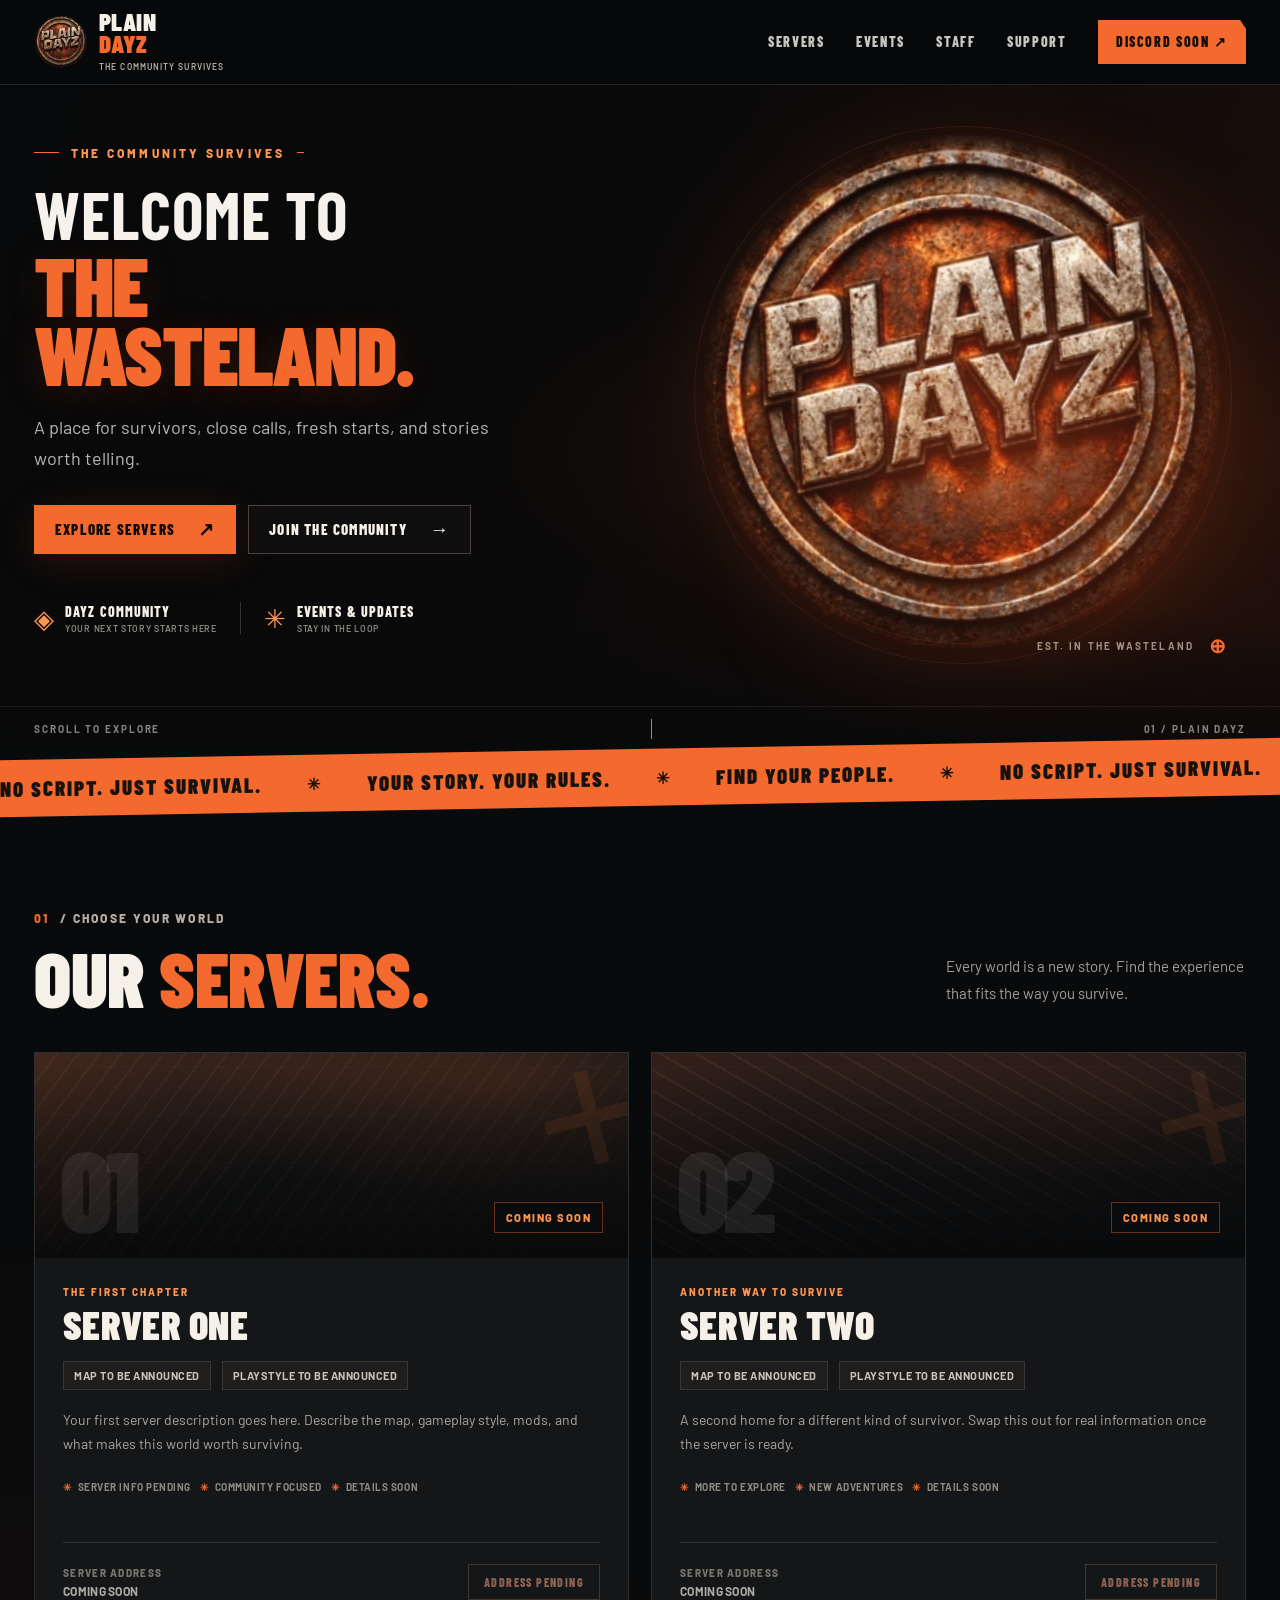
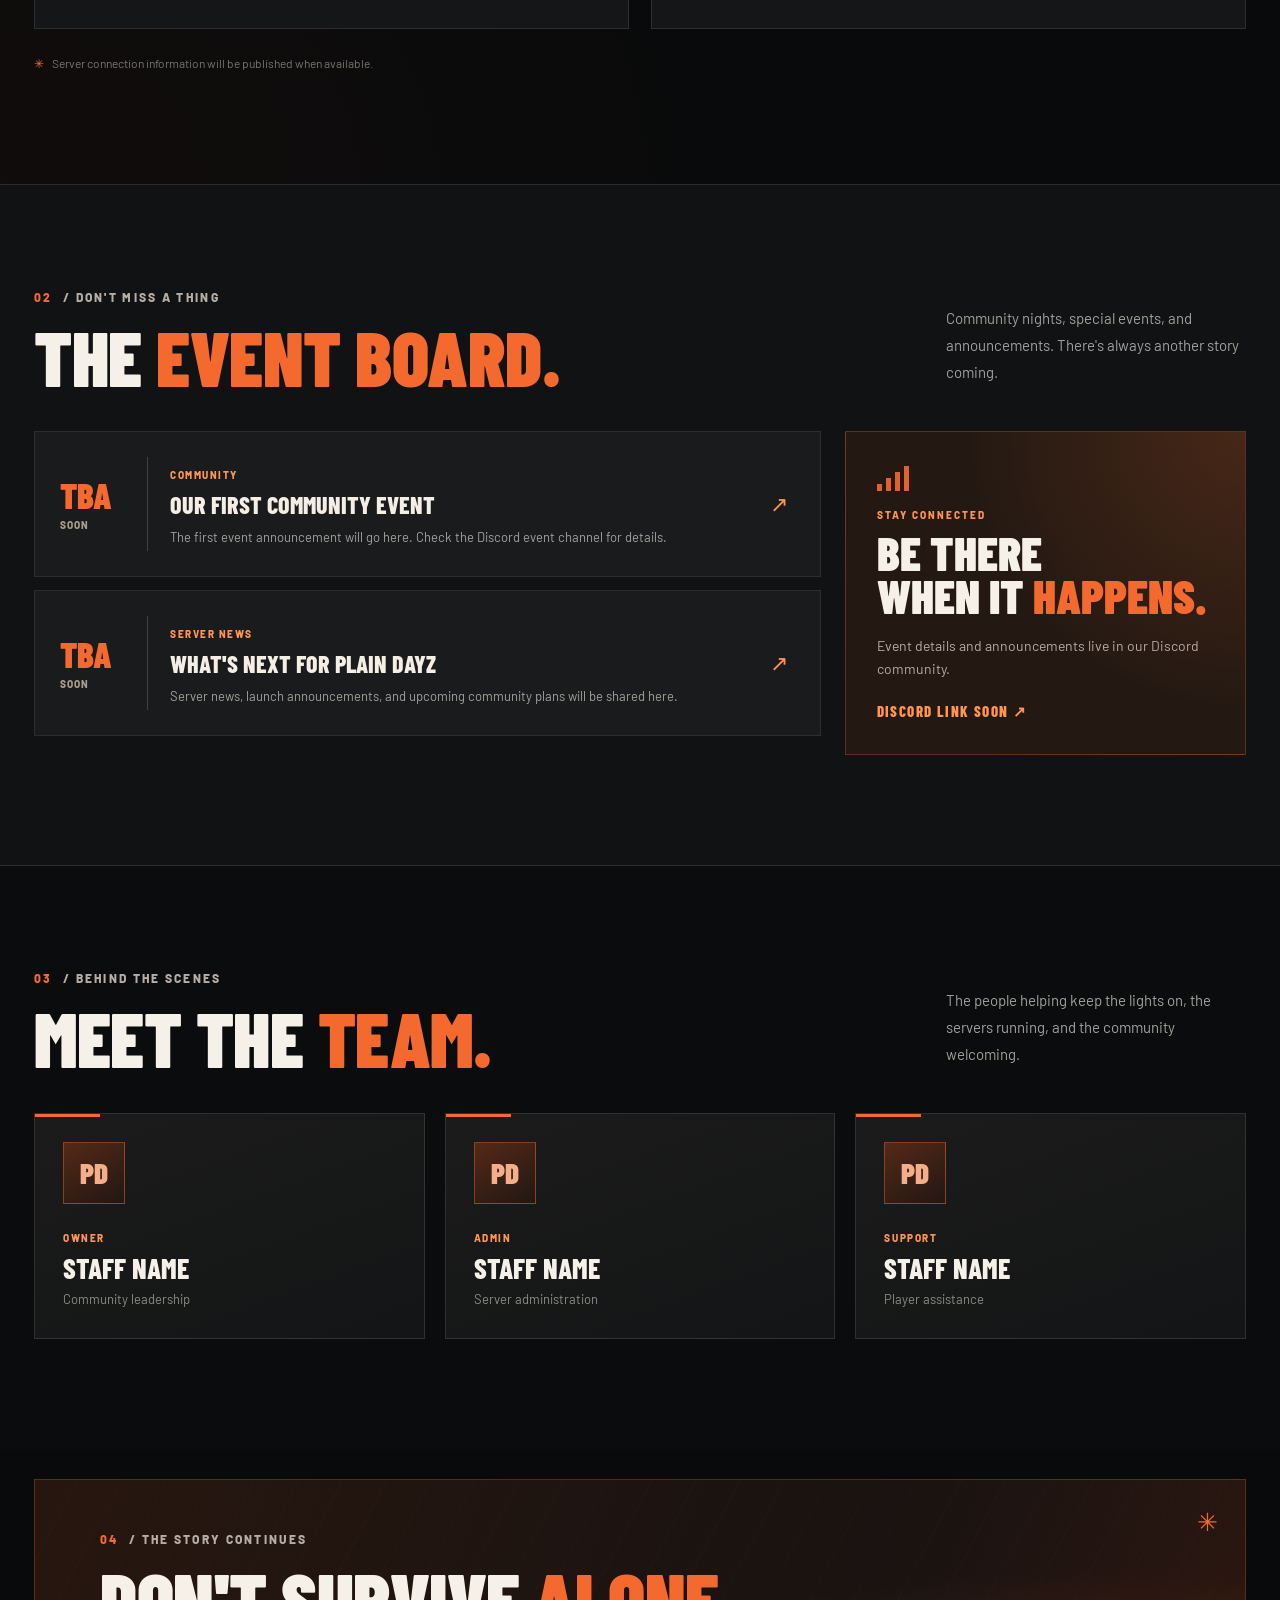
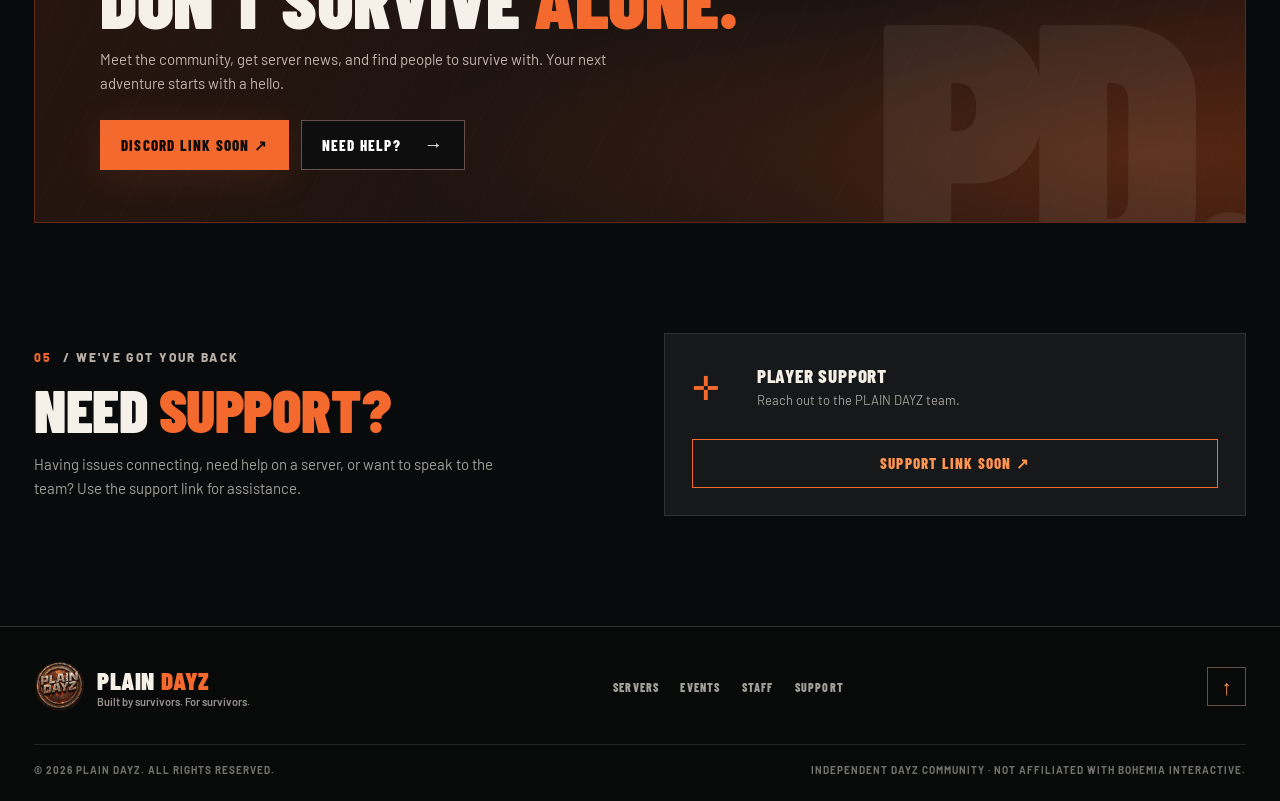
==== index.html @ 6634652b "Add files via upload" ====
<!doctype html>
<html lang="en">
<head>
  <meta charset="utf-8">
  <meta name="viewport" content="width=device-width, initial-scale=1">
  <meta name="theme-color" content="#08090b">
  <meta name="description" content="PLAIN DAYZ — a DayZ community. Explore servers, discover events, meet the staff, and join the community.">
  <meta property="og:type" content="website">
  <meta property="og:title" content="PLAIN DAYZ | The Community Survives">
  <meta property="og:description" content="Enter the wasteland. Find your people. Explore our DayZ servers and join the community.">
  <meta property="og:image" content="assets/social-preview.png">
  <title>PLAIN DAYZ | The Community Survives</title>
  <link rel="icon" type="image/svg+xml" href="assets/favicon.svg">
  <link rel="preconnect" href="https://fonts.googleapis.com">
  <link rel="preconnect" href="https://fonts.gstatic.com" crossorigin>
  <link href="https://fonts.googleapis.com/css2?family=Barlow+Condensed:wght@400;500;600;700;800;900&family=Barlow:wght@400;500;600;700;800&display=swap" rel="stylesheet">
  <link rel="stylesheet" href="styles.css">
  <script src="config.js" defer></script>
  <script src="script.js" defer></script>
</head>
<body>
  <a class="skip-link" href="#main">Skip to content</a>
  <div class="site-shell">
    <header class="site-header" id="top">
      <div class="container header-inner">
        <a class="brand" href="#top" aria-label="PLAIN DAYZ home">
          <img class="brand-mark" src="assets/plain-dayz-logo.webp" alt="">
          <span class="brand-name">PLAIN <strong>DAYZ</strong><small>THE COMMUNITY SURVIVES</small></span>
        </a>
        <button class="menu-toggle" type="button" aria-controls="primary-nav" aria-expanded="false" aria-label="Open navigation">
          <span></span><span></span><span></span>
        </button>
        <nav class="primary-nav" id="primary-nav" aria-label="Main navigation">
          <a href="#servers">SERVERS</a>
          <a href="#events">EVENTS</a>
          <a href="#staff">STAFF</a>
          <a href="#support">SUPPORT</a>
          <a id="nav-discord" class="nav-discord" href="#community">JOIN DISCORD <span aria-hidden="true">↗</span></a>
        </nav>
      </div>
    </header>

    <main id="main">
      <section class="hero" aria-labelledby="hero-title">
        <div class="hero-grid" aria-hidden="true"></div>
        <div class="hero-glow" aria-hidden="true"></div>
        <div id="embers" class="embers" aria-hidden="true"></div>
        <div class="container hero-content">
          <div class="hero-copy">
            <div class="eyebrow"><span class="eyebrow-line"></span><span id="site-eyebrow">THE COMMUNITY SURVIVES</span><span class="eyebrow-line"></span></div>
            <p class="hero-pretitle" id="hero-first">WELCOME TO</p>
            <h1 id="hero-title">THE <span>WASTELAND.</span></h1>
            <p class="hero-tagline" id="hero-tagline">A place for survivors, close calls, fresh starts, and stories worth telling.</p>
            <div class="hero-actions">
              <a class="btn btn-primary" href="#servers">EXPLORE SERVERS <span aria-hidden="true">↗</span></a>
              <a class="btn btn-ghost" href="#community">JOIN THE COMMUNITY <span aria-hidden="true">→</span></a>
            </div>
            <div class="hero-meta" aria-label="Community highlights">
              <div class="hero-meta-item"><span class="meta-icon" aria-hidden="true">◈</span><div><strong>DAYZ COMMUNITY</strong><small>YOUR NEXT STORY STARTS HERE</small></div></div>
              <div class="hero-meta-separator"></div>
              <div class="hero-meta-item"><span class="meta-icon" aria-hidden="true">✳</span><div><strong>EVENTS & UPDATES</strong><small>STAY IN THE LOOP</small></div></div>
            </div>
          </div>
          <div class="hero-art" aria-label="PLAIN DAYZ metallic orange logo">
            <div class="art-halo halo-one" aria-hidden="true"></div>
            <div class="art-halo halo-two" aria-hidden="true"></div>
            <img class="hero-logo" src="assets/plain-dayz-logo.webp" alt="PLAIN DAYZ emblem with scorched steel lettering and fiery orange embers">
            <div class="art-caption"><span>EST. IN THE WASTELAND</span><span class="crosshair" aria-hidden="true">⊕</span></div>
          </div>
        </div>
        <div class="hero-bottom" aria-hidden="true"><div class="container hero-bottom-inner"><span>SCROLL TO EXPLORE</span><span class="scroll-tick"></span><span>01 / PLAIN DAYZ</span></div></div>
      </section>

      <div class="ticker" aria-label="Plain DayZ community slogan"><div class="ticker-track"><span>NO SCRIPT. JUST SURVIVAL.</span><b>✳</b><span>YOUR STORY. YOUR RULES.</span><b>✳</b><span>FIND YOUR PEOPLE.</span><b>✳</b><span>NO SCRIPT. JUST SURVIVAL.</span><b>✳</b><span>YOUR STORY. YOUR RULES.</span><b>✳</b></div></div>

      <section class="section section-servers" id="servers" aria-labelledby="servers-title">
        <div class="container">
          <div class="section-top">
            <div><div class="kicker"><span>01</span> / CHOOSE YOUR WORLD</div><h2 id="servers-title">OUR <em>SERVERS</em><span class="period">.</span></h2></div>
            <p>Every world is a new story. Find the experience that fits the way you survive.</p>
          </div>
          <div id="server-list" class="server-grid" aria-live="polite"></div>
          <div class="section-footnote"><span class="small-cross" aria-hidden="true">✳</span> Server connection information will be published when available.</div>
        </div>
      </section>

      <section class="section events-section" id="events" aria-labelledby="events-title">
        <div class="container">
          <div class="section-top">
            <div><div class="kicker"><span>02</span> / DON'T MISS A THING</div><h2 id="events-title">THE <em>EVENT BOARD</em><span class="period">.</span></h2></div>
            <p>Community nights, special events, and announcements. There's always another story coming.</p>
          </div>
          <div class="events-layout"><div class="events-list" id="event-list"></div>
            <aside class="events-aside"><div class="signal" aria-hidden="true"><span></span><span></span><span></span><span></span></div><p class="aside-kicker">STAY CONNECTED</p><h3>BE THERE<br>WHEN IT <span>HAPPENS.</span></h3><p>Event details and announcements live in our Discord community.</p><a id="events-discord" class="text-link" href="#community">OPEN DISCORD <span>↗</span></a></aside>
          </div>
        </div>
      </section>

      <section class="section staff-section" id="staff" aria-labelledby="staff-title">
        <div class="container">
          <div class="section-top"><div><div class="kicker"><span>03</span> / BEHIND THE SCENES</div><h2 id="staff-title">MEET THE <em>TEAM</em><span class="period">.</span></h2></div><p>The people helping keep the lights on, the servers running, and the community welcoming.</p></div>
          <div class="staff-grid" id="staff-list"></div>
        </div>
      </section>

      <section class="section community-section" id="community" aria-labelledby="community-title">
        <div class="container">
          <div class="community-panel"><div class="community-sigil" aria-hidden="true">✳</div><div class="community-copy"><div class="kicker"><span>04</span> / THE STORY CONTINUES</div><h2 id="community-title">DON'T SURVIVE <em>ALONE.</em></h2><p>Meet the community, get server news, and find people to survive with. Your next adventure starts with a hello.</p><div class="community-buttons"><a id="community-discord" class="btn btn-primary" href="#support">JOIN OUR DISCORD <span>↗</span></a><a class="btn btn-dark" href="#support">NEED HELP? <span>→</span></a></div></div><div class="community-watermark" aria-hidden="true">PD.</div></div>
        </div>
      </section>

      <section class="support-section" id="support" aria-labelledby="support-title">
        <div class="container support-grid"><div class="support-info"><div class="kicker"><span>05</span> / WE'VE GOT YOUR BACK</div><h2 id="support-title">NEED <em>SUPPORT?</em></h2><p>Having issues connecting, need help on a server, or want to speak to the team? Use the support link for assistance.</p></div><div class="support-action"><span class="support-icon" aria-hidden="true">✛</span><div><strong>PLAYER SUPPORT</strong><p>Reach out to the PLAIN DAYZ team.</p></div><a id="support-link" class="btn btn-outline" href="#support">CONTACT SUPPORT <span>↗</span></a></div></div>
      </section>
    </main>

    <footer class="site-footer"><div class="container footer-top"><div class="footer-brand"><img src="assets/plain-dayz-logo.webp" alt=""><div><strong>PLAIN <span>DAYZ</span></strong><small id="footer-description">Built by survivors. For survivors.</small></div></div><div class="footer-links"><a href="#servers">SERVERS</a><a href="#events">EVENTS</a><a href="#staff">STAFF</a><a href="#support">SUPPORT</a></div><a href="#top" class="back-to-top" aria-label="Back to top">↑</a></div><div class="container footer-bottom"><span>© <span id="year"></span> PLAIN DAYZ. ALL RIGHTS RESERVED.</span><span>INDEPENDENT DAYZ COMMUNITY · NOT AFFILIATED WITH BOHEMIA INTERACTIVE.</span></div></footer>
  </div>
</body>
</html>
---- styles.css ----
:root {
  --bg: #090a0b;
  --bg-2: #101113;
  --panel: #151618;
  --panel-2: #1c1c1c;
  --white: #f5f0e8;
  --muted: #a2a09a;
  --subtle: #6f706d;
  --fire: #f46a2e;
  --fire-light: #ff9550;
  --fire-dark: #a43914;
  --line: rgba(255,255,255,.11);
  --font-display: 'Barlow Condensed', 'Arial Narrow', Impact, sans-serif;
  --font-body: 'Barlow', 'Arial', sans-serif;
}
*,*::before,*::after{box-sizing:border-box}
html{scroll-behavior:smooth;scroll-padding-top:88px}
body{margin:0;background:var(--bg);color:var(--white);font:400 16px/1.6 var(--font-body);-webkit-font-smoothing:antialiased}
a{color:inherit;text-decoration:none}
button{font:inherit}
img{max-width:100%;display:block}
::selection{background:var(--fire);color:#0b0907}
:focus-visible{outline:2px solid var(--fire-light);outline-offset:4px}
.container{width:min(calc(100% - 68px),1240px);margin-inline:auto}
.site-shell{overflow:hidden}
.skip-link{position:absolute;top:-60px;left:16px;padding:10px 16px;background:var(--fire);color:#0c0c0c;z-index:999}
.skip-link:focus{top:12px}
/* Header */
.site-header{position:relative;z-index:50;background:rgba(8,9,10,.97);border-bottom:1px solid var(--line)}
.header-inner{height:84px;display:flex;align-items:center;justify-content:space-between;gap:24px}
.brand{display:flex;align-items:center;gap:11px;flex-shrink:0}
.brand-mark{width:54px;height:54px;object-fit:cover;mix-blend-mode:screen}
.brand-name{font:900 25px/.87 var(--font-display);letter-spacing:.4px;display:flex;flex-direction:column}
.brand-name strong{color:var(--fire);font-weight:900}
.brand-name small{font:600 8.5px/1.4 var(--font-body);letter-spacing:1.1px;margin-top:7px;color:#b9b3aa;white-space:nowrap}
.primary-nav{display:flex;gap:clamp(15px,2.45vw,34px);align-items:center}
.primary-nav>a{font:800 14px/1 var(--font-display);letter-spacing:1.65px;color:#c7c6c1;transition:color .2s}
.primary-nav>a:hover{color:var(--fire-light)}
.primary-nav>a.nav-discord{font:800 14px/1 var(--font-display);background:var(--fire);color:#120d0b;padding:15px 18px;clip-path:polygon(0 0,96% 0,100% 20%,100% 100%,0 100%);transition:background .2s,transform .2s}
.nav-discord span{margin-left:14px;font-size:16px}
.primary-nav>a.nav-discord:hover{background:var(--fire-light);color:#120d0b;transform:translateY(-2px)}
.menu-toggle{display:none}
/* Hero */
.hero{min-height:665px;position:relative;isolation:isolate;background:linear-gradient(110deg,rgba(8,9,10,1) 0%,rgba(11,10,10,.97) 48%,rgba(33,16,11,.85) 100%)}
.hero:before{content:'';position:absolute;inset:0;z-index:-1;background:repeating-linear-gradient(0deg,transparent,transparent 3px,rgba(0,0,0,.16) 4px),radial-gradient(ellipse at 74% 55%,rgba(244,106,46,.15),transparent 36%);opacity:.55;pointer-events:none}
.hero:after{content:'';position:absolute;bottom:0;left:0;width:100%;height:140px;z-index:-1;background:linear-gradient(transparent,rgba(8,9,10,.9))}
.hero-grid{position:absolute;inset:0;opacity:.34;z-index:-1;background:repeating-linear-gradient(90deg,transparent 0,transparent 112px,rgba(255,255,255,.023) 113px,transparent 114px),repeating-linear-gradient(0deg,transparent 0,transparent 112px,rgba(255,255,255,.025) 113px,transparent 114px);mask-image:linear-gradient(90deg,transparent,#000 30%,#000)}
.hero-glow{position:absolute;top:2%;right:-12%;height:760px;width:760px;z-index:-2;border-radius:50%;background:radial-gradient(circle,rgba(200,61,18,.25),rgba(100,35,14,.12) 37%,transparent 67%);filter:blur(24px)}
.hero-content{min-height:632px;display:grid;grid-template-columns:minmax(0,1fr) minmax(0,.90fr);align-items:center;gap:16px;padding-top:55px;padding-bottom:80px;position:relative}
.hero-copy{position:relative;z-index:4;padding-bottom:10px}
.eyebrow{display:flex;align-items:center;gap:12px;color:var(--fire-light);font:800 12px var(--font-body);letter-spacing:3.2px;margin-bottom:24px}
.eyebrow-line{width:25px;height:1px;background:var(--fire)}
.eyebrow-line:last-child{width:7px}
.hero-pretitle{font:700 clamp(40px,5.2vw,75px)/.88 var(--font-display);letter-spacing:1px;margin:0;color:#f6f2eb}
h1,h2,h3,p{overflow-wrap:break-word}
.hero h1{font:900 clamp(59px,6.5vw,100px)/.83 var(--font-display);letter-spacing:-1.8px;margin:8px 0 24px;max-width:720px;text-transform:uppercase;white-space:normal}
.hero h1 span{white-space:pre-line;overflow-wrap:normal;word-break:normal;color:var(--fire);display:block;text-shadow:0 6px 40px rgba(222,74,23,.16)}
.hero-tagline{font-size:18px;line-height:1.7;color:#bab8b4;max-width:480px;margin:0 0 31px}
.hero-actions,.community-buttons{display:flex;gap:12px;flex-wrap:wrap}
.btn{min-height:49px;display:inline-flex;gap:23px;align-items:center;justify-content:space-between;padding:13px 20px;font:800 15px/1.15 var(--font-display);letter-spacing:1.2px;transition:transform .2s,background .2s,border-color .2s,color .2s;white-space:nowrap;cursor:pointer;border:1px solid transparent}
.btn:hover{transform:translateY(-3px)}
.btn span{font-family:Arial,sans-serif;font-weight:600;font-size:19px}
.btn-primary{background:var(--fire);color:#100b09;box-shadow:0 7px 40px rgba(244,106,46,.13)}
.btn-primary:hover{background:var(--fire-light)}
.btn-ghost{border-color:#4d403c;background:rgba(19,18,18,.58);color:var(--white)}
.btn-ghost:hover,.btn-dark:hover{border-color:var(--fire);color:var(--fire-light)}
.hero-meta{display:flex;gap:23px;margin-top:48px;align-items:center}
.hero-meta-item{display:flex;gap:11px;align-items:center}
.meta-icon{color:var(--fire-light);font-size:26px;line-height:1}
.hero-meta-item strong,.hero-meta-item small{display:block}
.hero-meta-item strong{font:800 14px var(--font-display);letter-spacing:1.1px}
.hero-meta-item small{font:600 9px var(--font-body);letter-spacing:.7px;color:#898882;white-space:nowrap;margin-top:3px}
.hero-meta-separator{height:32px;width:1px;background:#39312d}
.hero-art{height:510px;min-width:0;position:relative;display:flex;align-items:center;justify-content:center}
.hero-art:before{content:'';position:absolute;width:100%;max-width:530px;aspect-ratio:1;border:1px solid rgba(240,90,38,.13);border-radius:50%;transform:scale(.94)}
.hero-art:after{content:'';position:absolute;inset:12%;background:radial-gradient(circle,rgba(245,76,22,.16),transparent 65%);filter:blur(14px)}
.hero-logo{width:min(100%,530px);position:relative;z-index:2;mix-blend-mode:screen;filter:drop-shadow(0 0 42px rgba(255,72,17,.17));transform:rotate(-5deg);animation:logoFloat 7s ease-in-out infinite}
.art-halo{position:absolute;border-radius:50%;border:1px solid rgba(244,106,46,.11)}
.halo-one{width:95%;aspect-ratio:1}
.halo-two{width:76%;aspect-ratio:1;border-style:dashed;transform:rotate(14deg)}
.art-caption{position:absolute;bottom:-8px;right:18px;display:flex;align-items:center;gap:15px;color:#a18d82;font:700 10px var(--font-body);letter-spacing:2.1px}
.crosshair{font-size:20px;color:var(--fire)}
.hero-bottom{position:absolute;bottom:0;left:0;right:0;z-index:5;border-top:1px solid rgba(255,255,255,.065)}
.hero-bottom-inner{height:43px;display:flex;align-items:center;justify-content:space-between;color:#89817e;font:700 10px var(--font-body);letter-spacing:1.9px}
.scroll-tick{width:1px;height:20px;background:var(--fire)}
.ember{position:absolute;display:block;border-radius:50%;background:#ff7b32;box-shadow:0 0 9px 1px rgba(255,107,46,.6);opacity:0;animation:emberRise linear infinite;pointer-events:none}
@keyframes logoFloat{0%,100%{transform:translateY(0) rotate(-5deg)}50%{transform:translateY(-10px) rotate(-4deg)}}
@keyframes emberRise{0%{opacity:0;transform:translate(0,0)}15%{opacity:.7}70%{opacity:.35}100%{opacity:0;transform:translate(34px,-160px)}}
/* Ticker */
.ticker{height:57px;background:var(--fire);overflow:hidden;display:flex;align-items:center;transform:skewY(-1deg);margin-top:-1px;position:relative;z-index:2}
.ticker-track{display:flex;align-items:center;gap:45px;white-space:nowrap;min-width:max-content;animation:tickerMove 24s linear infinite;color:#18120f;font:900 21px var(--font-display);letter-spacing:2px}
.ticker-track b{font-size:16px}
@keyframes tickerMove{to{transform:translateX(-50%)}}
/* Sections */
.section{padding:105px 0 110px;position:relative}
.section-top{display:flex;justify-content:space-between;align-items:end;gap:50px;margin-bottom:39px}
.kicker{font:800 12px var(--font-body);letter-spacing:2.3px;color:#b6ada5;margin-bottom:17px}
.kicker span{color:var(--fire);margin-right:6px}
.section h2,.support-section h2{font:900 clamp(50px,6vw,83px)/.93 var(--font-display);letter-spacing:-.5px;margin:0;text-transform:uppercase}
.section h2 em,.support-section h2 em{font-style:normal;color:var(--fire)}
.period{color:var(--fire)}
.section-top>p{max-width:300px;color:var(--muted);font-size:15px;line-height:1.8;margin:0 0 6px}
.section-servers{background:radial-gradient(ellipse at 0% 100%,rgba(88,38,18,.10),transparent 40%),var(--bg)}
.server-grid{display:grid;grid-template-columns:repeat(2,minmax(0,1fr));gap:22px}
.server-card{min-width:0;background:var(--panel);border:1px solid rgba(255,255,255,.10);position:relative;overflow:hidden;transition:border-color .25s,transform .25s}
.server-card:hover{border-color:rgba(244,106,46,.55);transform:translateY(-4px)}
.server-visual{height:205px;position:relative;display:flex;align-items:flex-end;justify-content:space-between;padding:25px;overflow:hidden;background:linear-gradient(155deg,rgba(255,101,33,.18),rgba(5,6,7,.2) 48%,#151515 100%),radial-gradient(ellipse at 80% 15%,rgba(218,100,44,.25),transparent 50%),repeating-linear-gradient(127deg,#242322 0px,#242322 2px,#18191a 2px,#18191a 17px)}
.server-card:nth-child(2n) .server-visual{background:linear-gradient(165deg,rgba(173,65,23,.20),rgba(12,12,14,.20) 48%,#111315),radial-gradient(ellipse at 80% 20%,rgba(119,54,27,.27),transparent 52%),repeating-linear-gradient(30deg,#282422 0px,#282422 2px,#161719 2px,#161719 18px)}
.server-visual:before{content:'';position:absolute;inset:0;background:linear-gradient(transparent 10%,rgba(0,0,0,.55)),repeating-linear-gradient(0deg,transparent 0,transparent 46px,rgba(255,255,255,.025) 47px,transparent 48px);z-index:0}
.server-visual:after{content:'+';font:400 250px/1 var(--font-display);position:absolute;top:-80px;right:-14px;color:rgba(255,120,48,.09);transform:rotate(-14deg)}
.server-number{z-index:1;font:900 114px/.8 var(--font-display);color:rgba(255,255,255,.08);letter-spacing:-6px}
.server-badge{position:relative;z-index:1;background:rgba(10,11,12,.84);padding:8px 11px;border:1px solid rgba(243,105,45,.4);color:var(--fire-light);font:800 11px var(--font-body);letter-spacing:1.5px;text-transform:uppercase}
.server-content{padding:28px}
.server-subtitle{font:800 10px var(--font-body);letter-spacing:2px;color:var(--fire-light);margin-bottom:6px}
.server-content h3{font:900 40px/1 var(--font-display);margin:0 0 17px;letter-spacing:.3px}
.server-specs{display:flex;gap:11px;flex-wrap:wrap;margin-bottom:18px}
.server-specs span{font:700 11px var(--font-body);letter-spacing:.5px;color:#cac3bb;padding:7px 10px;border:1px solid #383638;background:#1f1e1d}
.server-description{color:#aaa6a1;margin:0 0 24px;line-height:1.7;font-size:14px;min-height:49px}
.feature-list{display:flex;gap:9px;flex-wrap:wrap;min-height:34px;margin-bottom:27px}
.feature-list span{font:700 10px var(--font-body);color:#8c8983;letter-spacing:.55px;text-transform:uppercase}
.feature-list span:before{content:'✳';color:var(--fire);margin-right:6px}
.server-card-footer{display:flex;align-items:center;justify-content:space-between;gap:12px;border-top:1px solid var(--line);padding-top:21px}
.server-address{font:700 12px var(--font-body);color:#adaba5;letter-spacing:.3px;overflow-wrap:anywhere;min-width:0}
.server-address strong{display:block;font:800 10px var(--font-body);letter-spacing:1.3px;color:#77756e;margin-bottom:5px}
.copy-ip{border:1px solid var(--fire);background:transparent;color:var(--fire-light);padding:10px 15px;font:800 12px var(--font-display);letter-spacing:1.4px;white-space:nowrap;cursor:pointer;transition:.2s}
.copy-ip:hover:not(:disabled){background:var(--fire);color:#111}
.copy-ip:disabled{border-color:#504039;color:#b07c65;cursor:not-allowed;opacity:.75}
.section-footnote{font-size:12px;color:#777570;margin-top:25px}
.small-cross{color:var(--fire);margin-right:6px}
/* Events */
.events-section{background:#111214;border-top:1px solid var(--line);border-bottom:1px solid var(--line)}
.events-layout{display:grid;grid-template-columns:minmax(0,1.45fr) minmax(280px,.74fr);gap:24px}
.events-list{display:flex;flex-direction:column;gap:13px}
.event-row{padding:24px 25px;display:grid;grid-template-columns:88px minmax(0,1fr) 25px;gap:22px;align-items:center;min-height:146px;background:#1a1b1d;border:1px solid rgba(255,255,255,.08);transition:border-color .25s}
.event-row:hover{border-color:rgba(244,106,46,.45)}
.event-date{height:94px;border-right:1px solid #424040;display:flex;flex-direction:column;justify-content:center}
.event-date strong{font:900 35px/1 var(--font-display);color:var(--fire)}
.event-date small{font:800 10px var(--font-body);letter-spacing:1.1px;color:#a99c8b;margin-top:6px}
.event-type{font:800 10px var(--font-body);color:var(--fire-light);letter-spacing:1.5px}
.event-body h3{font:800 24px/1.12 var(--font-display);margin:7px 0;color:#f5eee5}
.event-body p{font-size:13px;color:var(--muted);margin:0;line-height:1.7}
.event-arrow{font-size:22px;color:var(--fire-light)}
.events-aside{padding:33px 31px;background:radial-gradient(circle at 100% 0,rgba(245,110,50,.17),transparent 54%),#241912;border:1px solid rgba(244,106,46,.28);display:flex;flex-direction:column;justify-content:center;min-height:315px}
.signal{display:flex;align-items:end;gap:4px;height:26px;margin-bottom:18px}
.signal span{display:block;background:var(--fire);width:5px;height:7px;opacity:.9}
.signal span:nth-child(2){height:13px}.signal span:nth-child(3){height:19px}.signal span:nth-child(4){height:25px}
.aside-kicker{font:800 10px var(--font-body);letter-spacing:2px;color:var(--fire-light);margin:0 0 10px}
.events-aside h3{font:900 clamp(37px,3.7vw,55px)/.90 var(--font-display);margin:0 0 18px}
.events-aside h3 span{color:var(--fire)}
.events-aside>p:not(.aside-kicker){font-size:14px;line-height:1.65;color:#b7aba2;margin:0 0 22px}
.text-link{font:800 15px var(--font-display);letter-spacing:1.4px;color:var(--fire-light);display:inline-flex;gap:15px;align-items:center}
.text-link:hover{color:#fff}
/* Staff */
.staff-section{background:#0b0c0d}
.staff-grid{display:grid;grid-template-columns:repeat(3,minmax(0,1fr));gap:20px}
.staff-card{background:linear-gradient(160deg,#1b1b1b,#141516);border:1px solid var(--line);padding:28px;position:relative;overflow:hidden;min-height:218px;transition:border-color .2s}
.staff-card:hover{border-color:rgba(244,106,46,.5)}
.staff-card:before{content:'';position:absolute;top:0;left:0;width:65px;height:3px;background:var(--fire)}
.staff-avatar{width:62px;height:62px;border:1px solid rgba(245,105,46,.46);background:linear-gradient(150deg,#542917,#211713);display:flex;align-items:center;justify-content:center;font:900 29px var(--font-display);color:#f4af8a;margin-bottom:19px}
.staff-role{color:var(--fire-light);font:800 10px var(--font-body);letter-spacing:1.6px}
.staff-card h3{font:800 28px/1.1 var(--font-display);margin:5px 0 5px}
.staff-card p{font-size:13px;color:#8d8a85;margin:0}
/* Community */
.community-section{padding-top:30px;padding-bottom:100px}
.community-panel{min-height:320px;background:linear-gradient(110deg,#27160f 0%,#191311 65%,#2d1710 100%);border:1px solid rgba(242,99,40,.28);position:relative;overflow:hidden;display:flex;align-items:center;padding:52px 65px}
.community-panel:before{content:'';position:absolute;inset:0;background:repeating-linear-gradient(118deg,transparent 0,transparent 37px,rgba(244,106,46,.022) 38px,transparent 39px),radial-gradient(ellipse at 92% 80%,rgba(240,92,27,.22),transparent 47%)}
.community-sigil{position:absolute;top:21px;right:27px;color:var(--fire);font-size:25px}
.community-copy{position:relative;z-index:2;max-width:755px}
.community-copy h2{margin-bottom:13px}
.community-copy>p{color:#c3b4ac;margin:0 0 25px;max-width:570px;font-size:15px}
.btn-dark{background:#0e0e0f;color:#fff;border-color:#67514a}
.community-watermark{position:absolute;right:-12px;bottom:-64px;font:900 360px/.85 var(--font-display);letter-spacing:-18px;opacity:.07;pointer-events:none}
/* Support */
.support-section{padding:10px 0 110px}
.support-grid{display:grid;grid-template-columns:1fr 1.04fr;align-items:center;gap:70px}
.support-info h2{font-size:61px;margin-bottom:14px}
.support-info>p{max-width:485px;color:var(--muted);font-size:15px;margin:0}
.support-action{background:#171819;border:1px solid var(--line);padding:27px;display:grid;grid-template-columns:50px 1fr;gap:2px 15px;align-items:center}
.support-icon{font-size:33px;color:var(--fire)}
.support-action strong{font:800 19px var(--font-display);letter-spacing:.8px}
.support-action p{font-size:13px;margin:0;color:var(--muted)}
.support-action .btn{grid-column:1/-1;margin-top:23px;justify-content:center}
.btn-outline{border:1px solid var(--fire);color:var(--fire-light)}
.btn-outline:hover{background:var(--fire);color:#111}
/* Footer */
.site-footer{background:#080909;border-top:1px solid #35302e}
.footer-top{display:flex;justify-content:space-between;align-items:center;gap:25px;padding-top:34px;padding-bottom:32px}
.footer-brand{display:flex;align-items:center;gap:12px}
.footer-brand img{width:51px;height:51px;mix-blend-mode:screen}
.footer-brand strong{font:900 25px var(--font-display);letter-spacing:.6px}
.footer-brand strong span{color:var(--fire)}
.footer-brand small{display:block;font:600 11px var(--font-body);color:#99918b;margin-top:-2px}
.footer-links{display:flex;flex-wrap:wrap;gap:21px}
.footer-links a{font:800 12px var(--font-display);letter-spacing:1.2px;color:#a3a09a}
.footer-links a:hover{color:var(--fire)}
.back-to-top{border:1px solid #635044;color:var(--fire-light);width:39px;height:39px;display:grid;place-items:center;font-size:21px}
.back-to-top:hover{background:var(--fire);color:#15100c}
.footer-bottom{border-top:1px solid var(--line);padding-block:19px 25px;display:flex;justify-content:space-between;gap:20px;color:#73716e;font:700 10px var(--font-body);letter-spacing:1px}
/* Tablet and mobile */
@media(max-width:1100px){
 .container{width:min(calc(100% - 48px),1240px)}
 .hero h1{font-size:clamp(58px,7.7vw,94px)}
 .hero-logo{max-width:490px}
 .primary-nav{gap:17px}
 .primary-nav>a{font-size:13px}
 .hero-meta{gap:14px}
}
@media(max-width:860px){
 .header-inner{height:73px}
 .menu-toggle{display:flex;flex-direction:column;gap:5px;border:1px solid #4f403a;background:#161616;padding:12px 10px;cursor:pointer;z-index:53}
 .menu-toggle span{display:block;width:23px;height:2px;background:var(--white);transition:transform .2s}
 .menu-toggle[aria-expanded=true] span:nth-child(1){transform:translateY(7px) rotate(45deg)}
 .menu-toggle[aria-expanded=true] span:nth-child(2){opacity:0}
 .menu-toggle[aria-expanded=true] span:nth-child(3){transform:translateY(-7px) rotate(-45deg)}
 .primary-nav{display:none;position:absolute;top:73px;left:0;right:0;padding:19px 24px 25px;background:#101112;border-bottom:1px solid rgba(244,106,46,.28);flex-direction:column;align-items:stretch;gap:0}
 .primary-nav.open{display:flex}
 .primary-nav>a{padding:15px 9px;border-bottom:1px solid rgba(255,255,255,.08);font-size:18px}
 .primary-nav>a.nav-discord{align-self:flex-start;margin-top:17px;border:0;padding:15px 20px}
 .hero{min-height:0}
 .hero-content{min-height:0;grid-template-columns:1fr;padding-top:70px;padding-bottom:90px;gap:10px}
 .hero-copy{max-width:660px}
 .hero h1{font-size:clamp(61px,9.7vw,86px)}
 .hero-art{height:470px;max-width:500px;width:100%;margin:0 auto}
 .hero-logo{max-width:480px}
 .hero-bottom{display:none}
 .server-grid,.support-grid{grid-template-columns:1fr}
 .events-layout{grid-template-columns:1fr}
 .events-aside{min-height:255px}
 .staff-grid{gap:12px}
 .staff-card{padding:20px}
 .support-grid{gap:27px}
 .community-panel{padding:48px 38px}
}
@media(max-width:600px){
 .container{width:min(calc(100% - 34px),1240px)}
 .brand-mark{width:43px;height:43px}
 .brand-name{font-size:22px}
 .brand-name small{font-size:7px}
 .hero-content{padding-top:53px;padding-bottom:55px}
 .hero-pretitle{font-size:clamp(43px,11vw,68px)}
 .hero h1{font-size:clamp(46px,11.5vw,68px);margin-bottom:21px}
 .eyebrow{font-size:9px;letter-spacing:1.7px;gap:7px;margin-bottom:22px}
 .eyebrow-line{width:14px}
 .hero-tagline{font-size:15px}
 .hero-actions{flex-direction:column;align-items:stretch}
 .hero-actions .btn{justify-content:center}
 .hero-meta{margin-top:32px;gap:13px;flex-wrap:wrap}
 .hero-meta-item strong{font-size:13px}
 .hero-meta-item small{font-size:8px}
 .meta-icon{font-size:23px}
 .hero-meta-separator{display:none}
 .hero-art{height:auto;aspect-ratio:1;max-width:370px}
 .art-caption{font-size:8px;right:0;bottom:0}
 .ticker{height:48px}
 .ticker-track{font-size:18px}
 .section{padding:74px 0}
 .section-top{flex-direction:column;align-items:start;gap:15px;margin-bottom:27px}
 .section h2,.support-section h2{font-size:clamp(53px,12vw,76px)}
 .section-top>p{max-width:440px}
 .server-grid{gap:17px}
 .server-visual{height:155px;padding:19px}
 .server-number{font-size:91px}
 .server-content{padding:22px}
 .server-content h3{font-size:35px}
 .server-card-footer{align-items:flex-start;flex-direction:column}
 .copy-ip{width:100%}
 .events-layout{gap:16px}
 .event-row{grid-template-columns:63px 1fr;gap:12px;padding:19px 15px;min-height:160px}
 .event-date{height:106px}
 .event-date strong{font-size:26px}
 .event-type{font-size:9px}
 .event-body h3{font-size:22px}
 .event-arrow{display:none}
 .staff-grid{grid-template-columns:1fr}
 .staff-card{min-height:170px;display:grid;grid-template-columns:67px 1fr;align-content:center;gap:0 17px}
 .staff-avatar{grid-row:1/4;margin:0;align-self:center}
 .staff-role{align-self:end}
 .staff-card h3{margin:3px 0}
 .staff-card p{grid-column:2}
 .community-section{padding-top:0}
 .community-panel{padding:39px 24px}
 .community-copy h2{font-size:61px}
 .community-buttons{flex-direction:column;align-items:stretch}
 .community-buttons .btn{justify-content:center}
 .community-watermark{font-size:200px;bottom:-40px}
 .support-grid{gap:25px}
 .footer-top{flex-wrap:wrap}
 .footer-links{order:3;width:100%;gap:19px}
 .footer-bottom{flex-direction:column;gap:10px;font-size:9px}
}
@media(prefers-reduced-motion:reduce){html{scroll-behavior:auto}*,*::before,*::after{animation-duration:.01ms!important;animation-iteration-count:1!important;transition-duration:.01ms!important}}
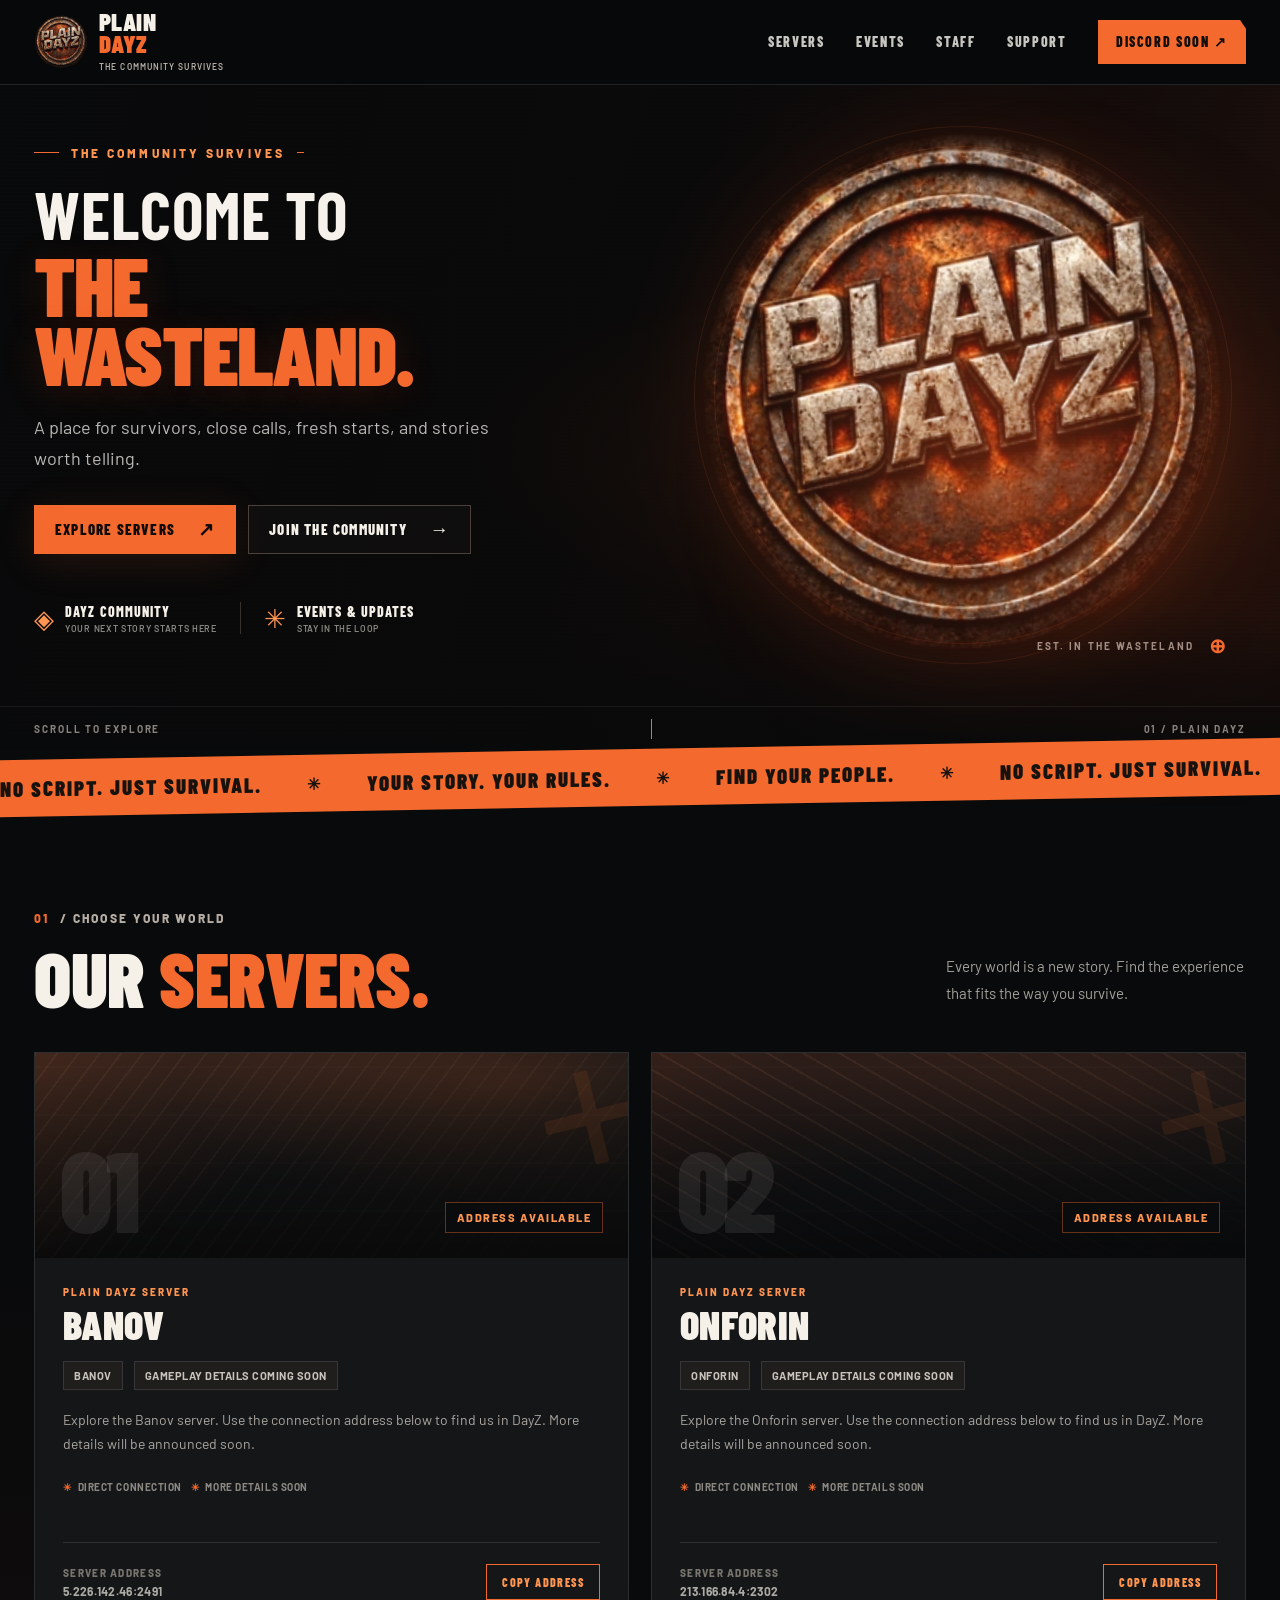
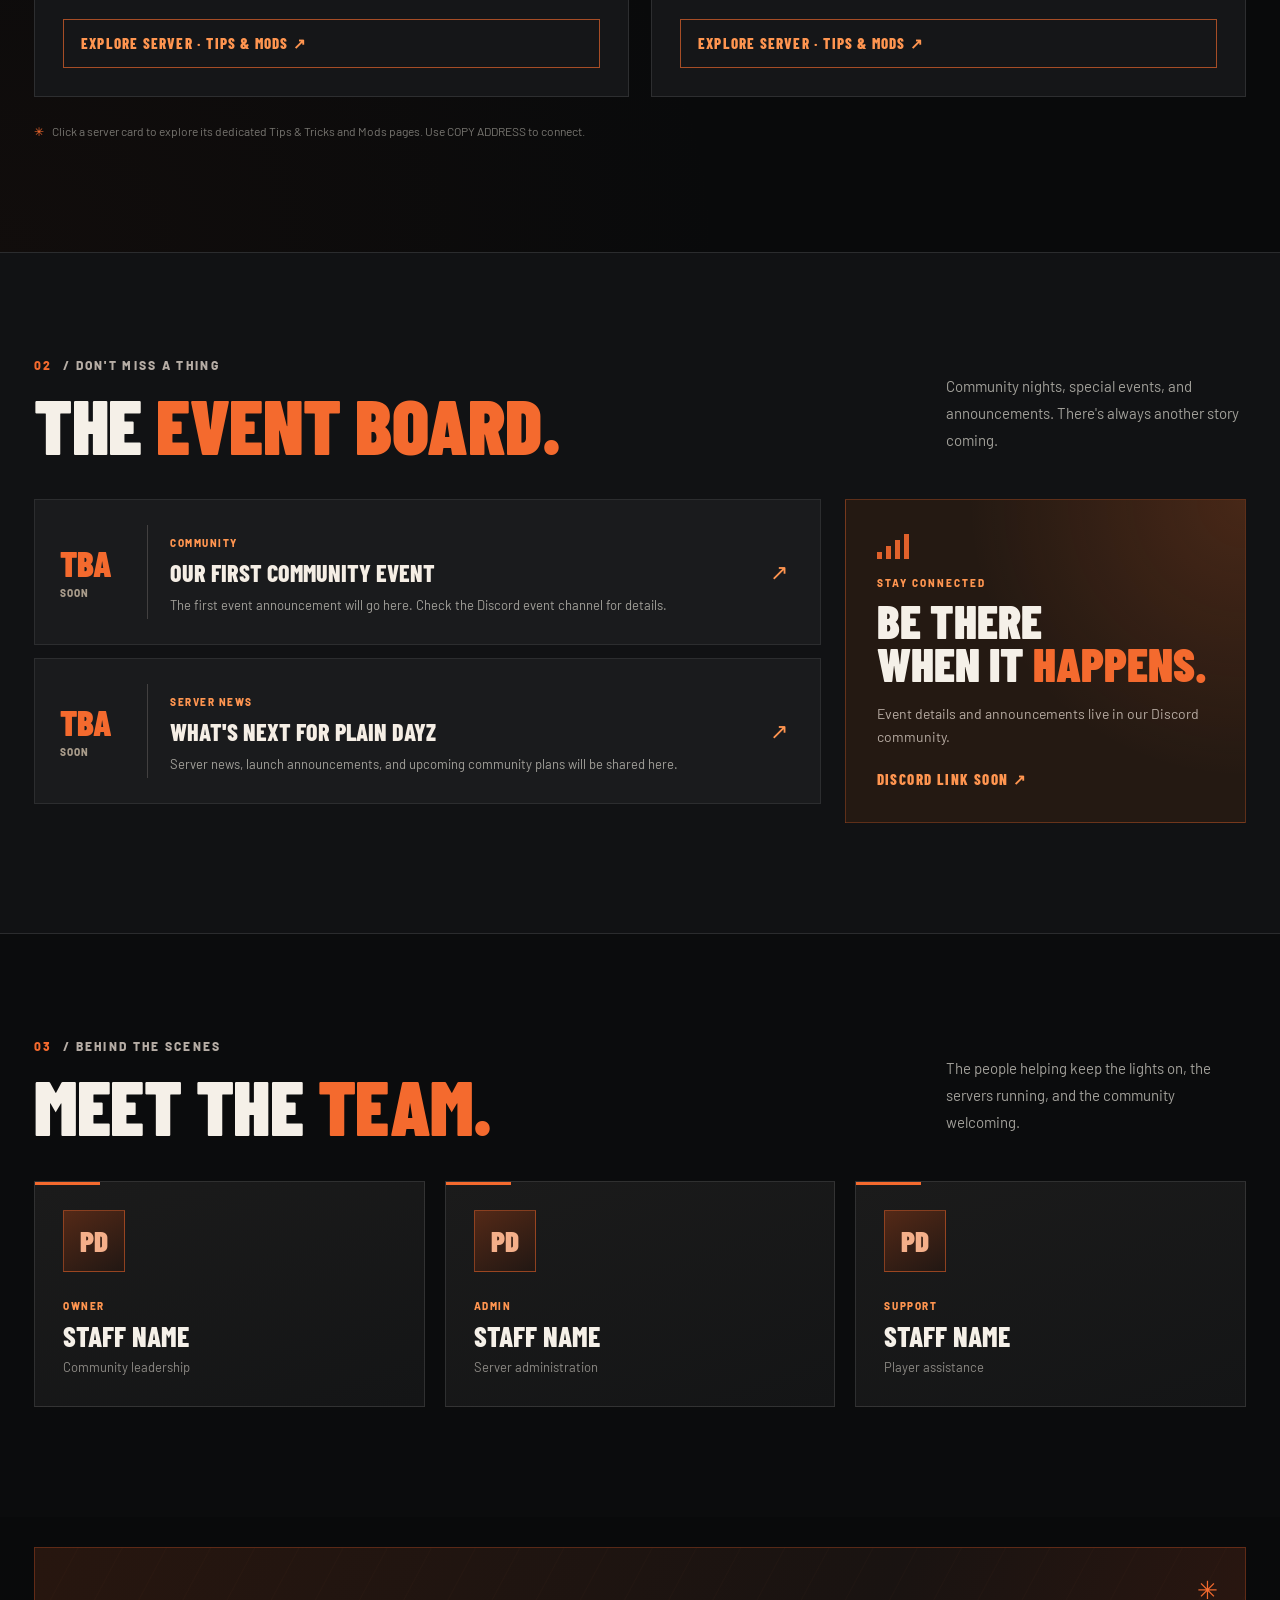
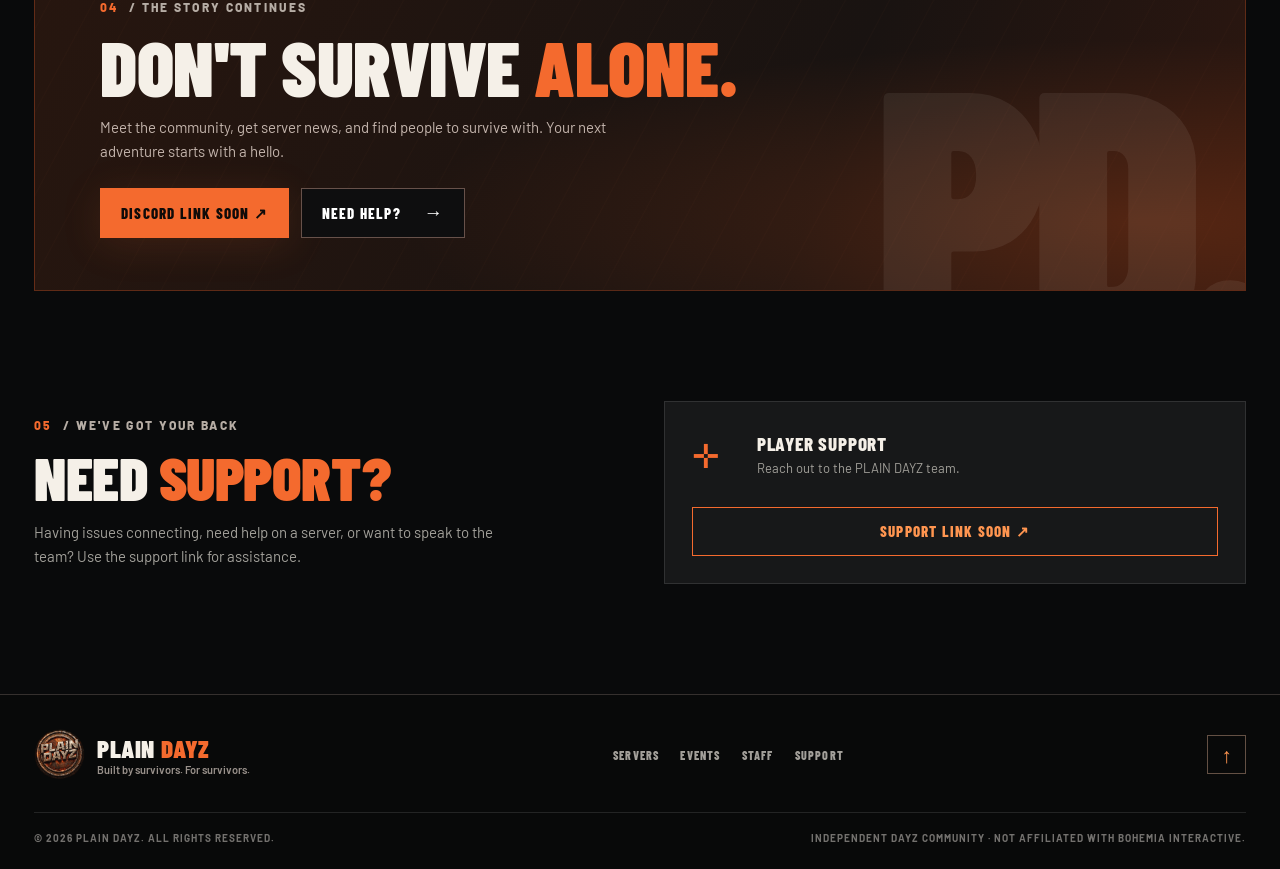
==== commit 23ff995c: "Explain new server card navigation on homepage" ====
--- a/index.html
+++ b/index.html
@@ -80,7 +80,7 @@
             <p>Every world is a new story. Find the experience that fits the way you survive.</p>
           </div>
           <div id="server-list" class="server-grid" aria-live="polite"></div>
-          <div class="section-footnote"><span class="small-cross" aria-hidden="true">✳</span> Server connection information will be published when available.</div>
+          <div class="section-footnote"><span class="small-cross" aria-hidden="true">✳</span> Click a server card to explore its dedicated Tips & Tricks and Mods pages. Use COPY ADDRESS to connect.</div>
         </div>
       </section>
 
--- a/styles.css
+++ b/styles.css
@@ -289,3 +289,9 @@
  .footer-bottom{flex-direction:column;gap:10px;font-size:9px}
 }
 @media(prefers-reduced-motion:reduce){html{scroll-behavior:auto}*,*::before,*::after{animation-duration:.01ms!important;animation-iteration-count:1!important;transition-duration:.01ms!important}}
+
+/* Server cards now lead to individual server hubs */
+.server-card-clickable{cursor:pointer}
+.server-card-clickable:focus-visible{outline:2px solid var(--fire-light);outline-offset:4px;border-color:var(--fire)}
+.server-details-link{display:flex;justify-content:space-between;align-items:center;gap:12px;margin-top:19px;padding:14px 17px;border:1px solid rgba(244,106,46,.65);color:var(--fire-light);font:800 15px var(--font-display);letter-spacing:1.2px;transition:background .2s,color .2s}
+.server-details-link:hover,.server-details-link:focus-visible{background:var(--fire);color:#12100e}
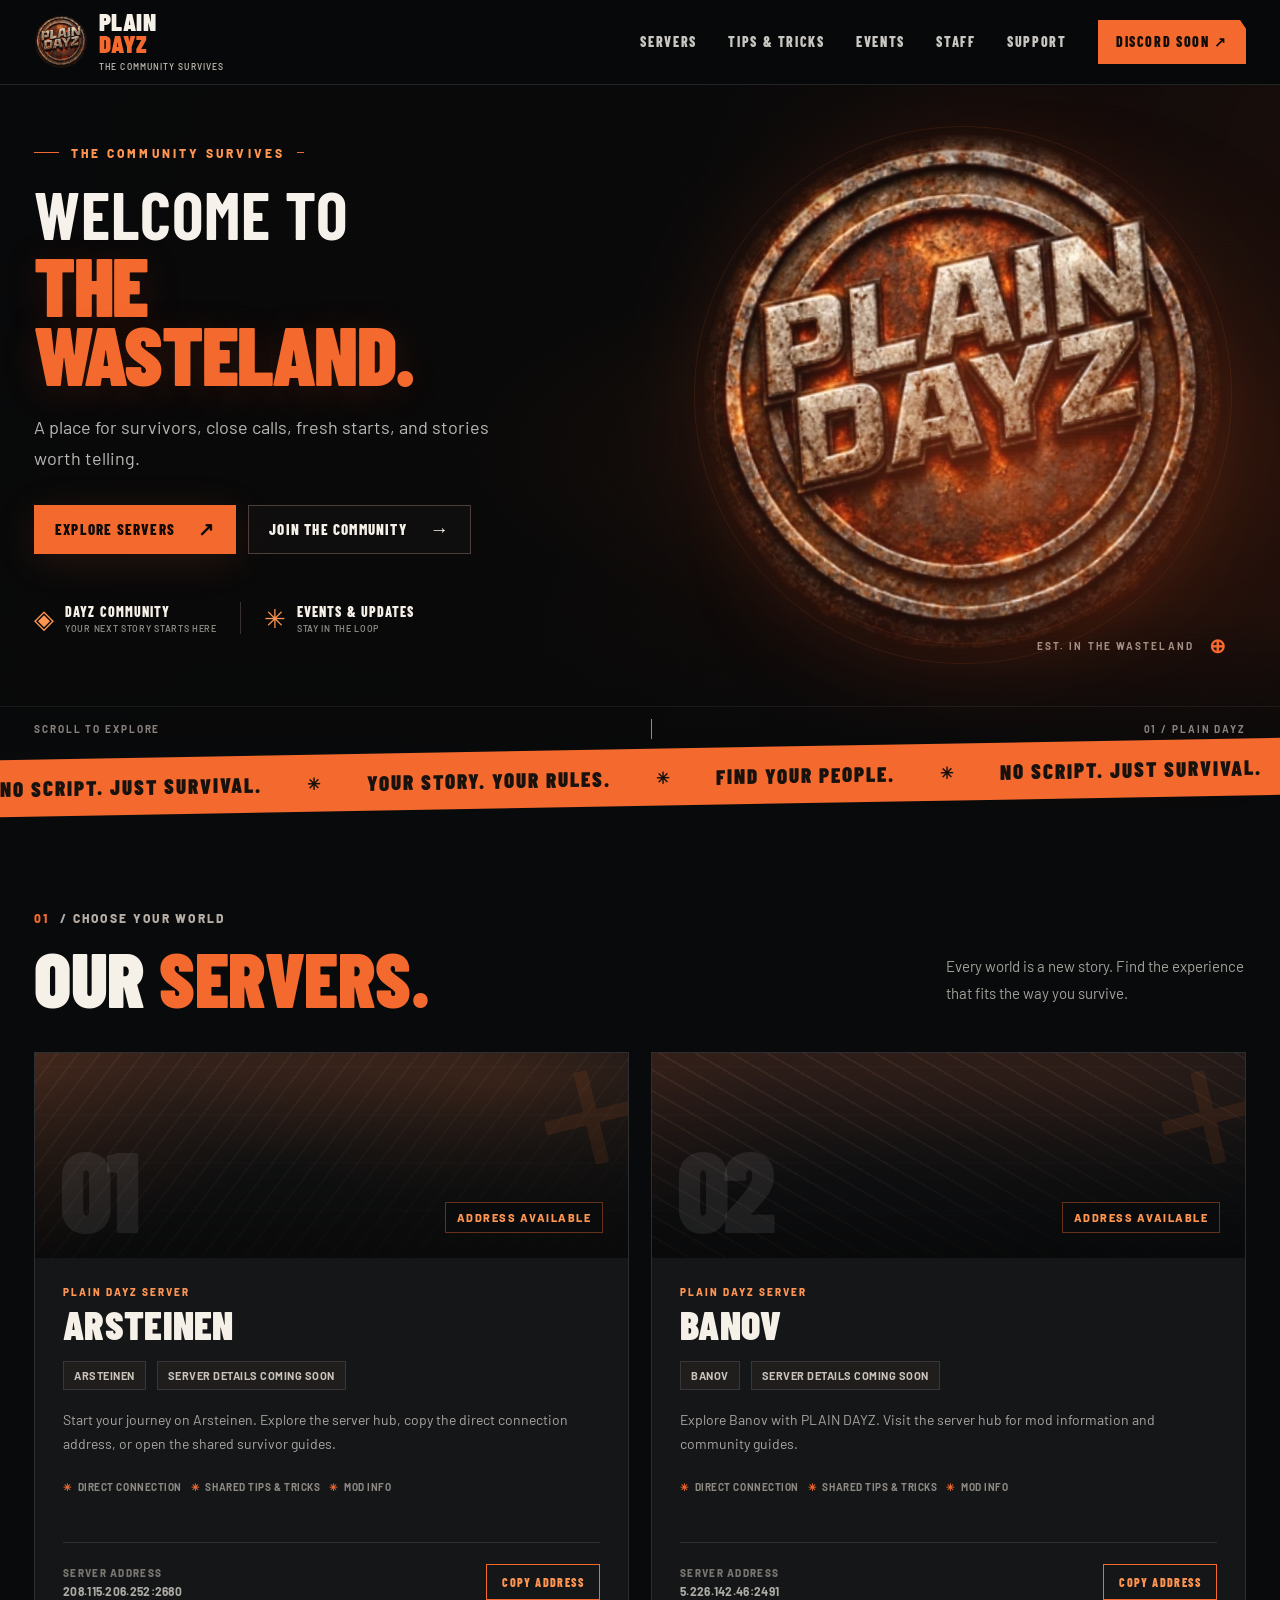
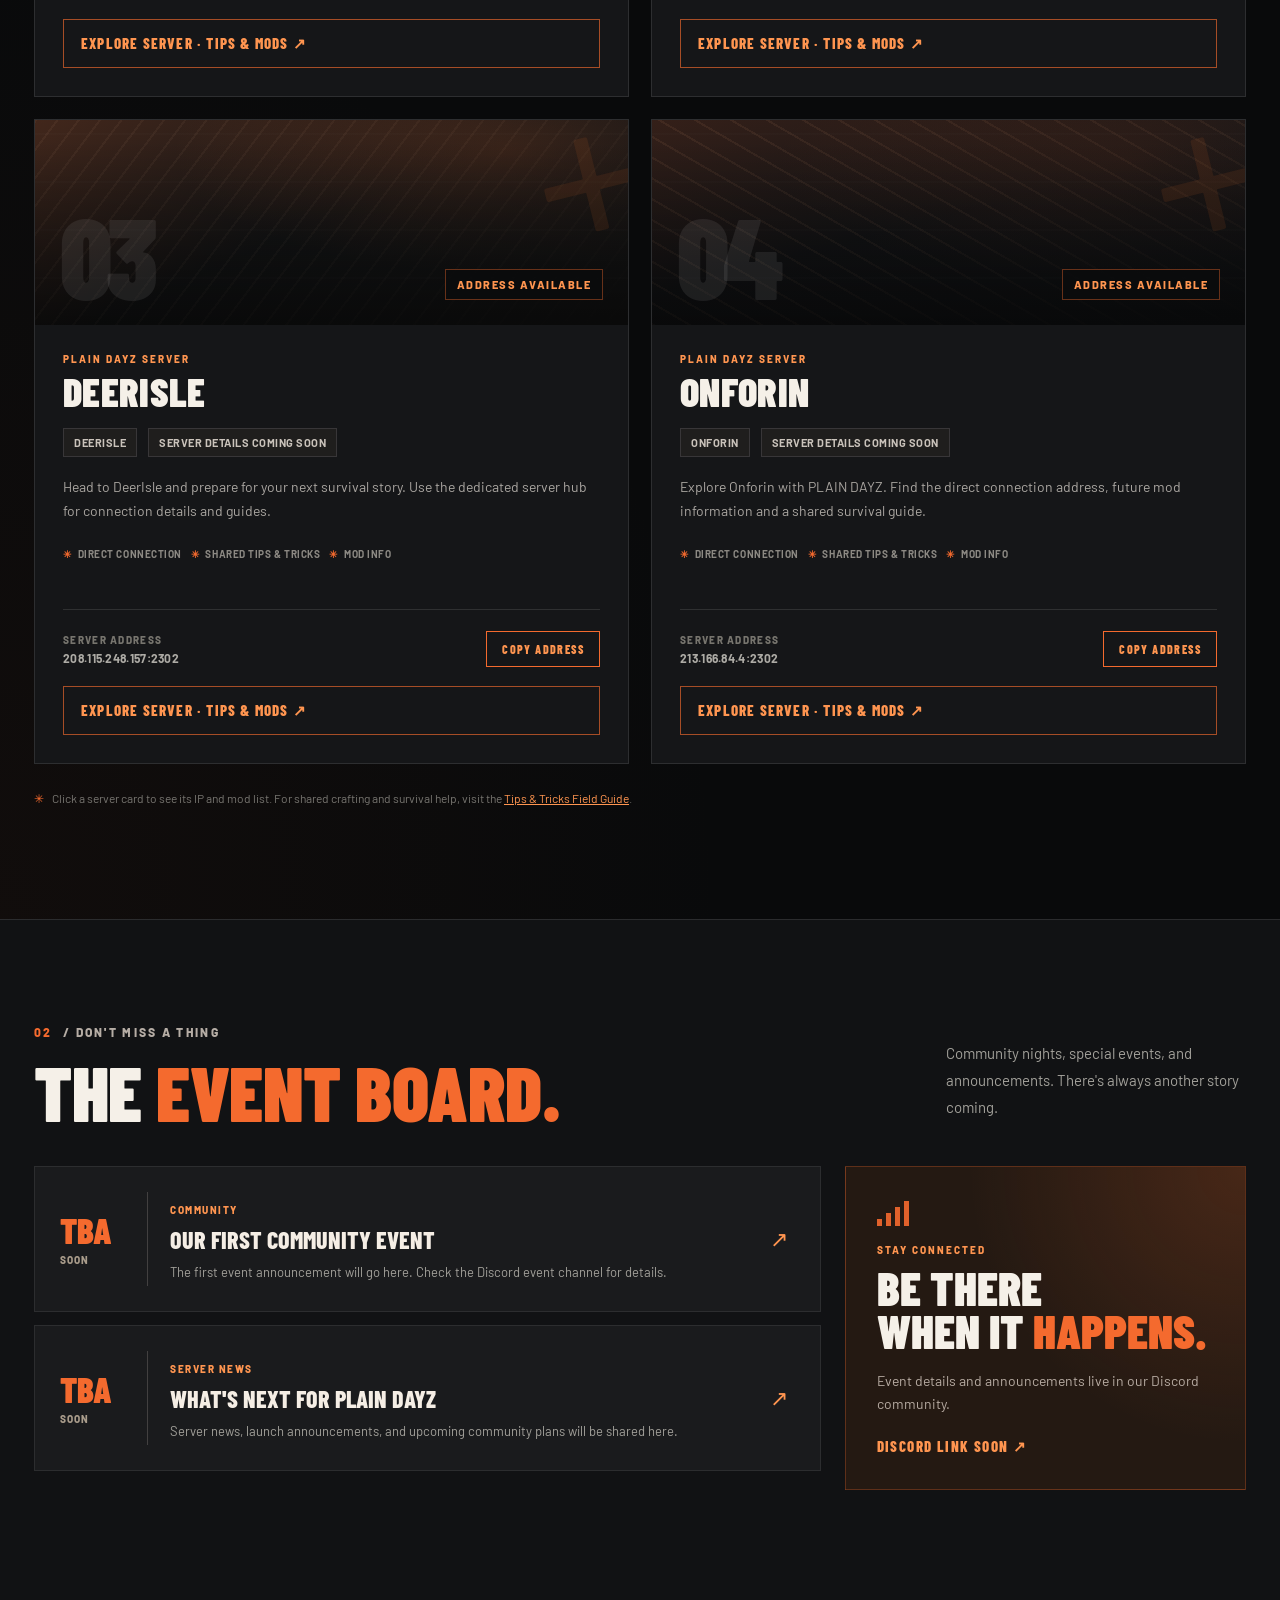
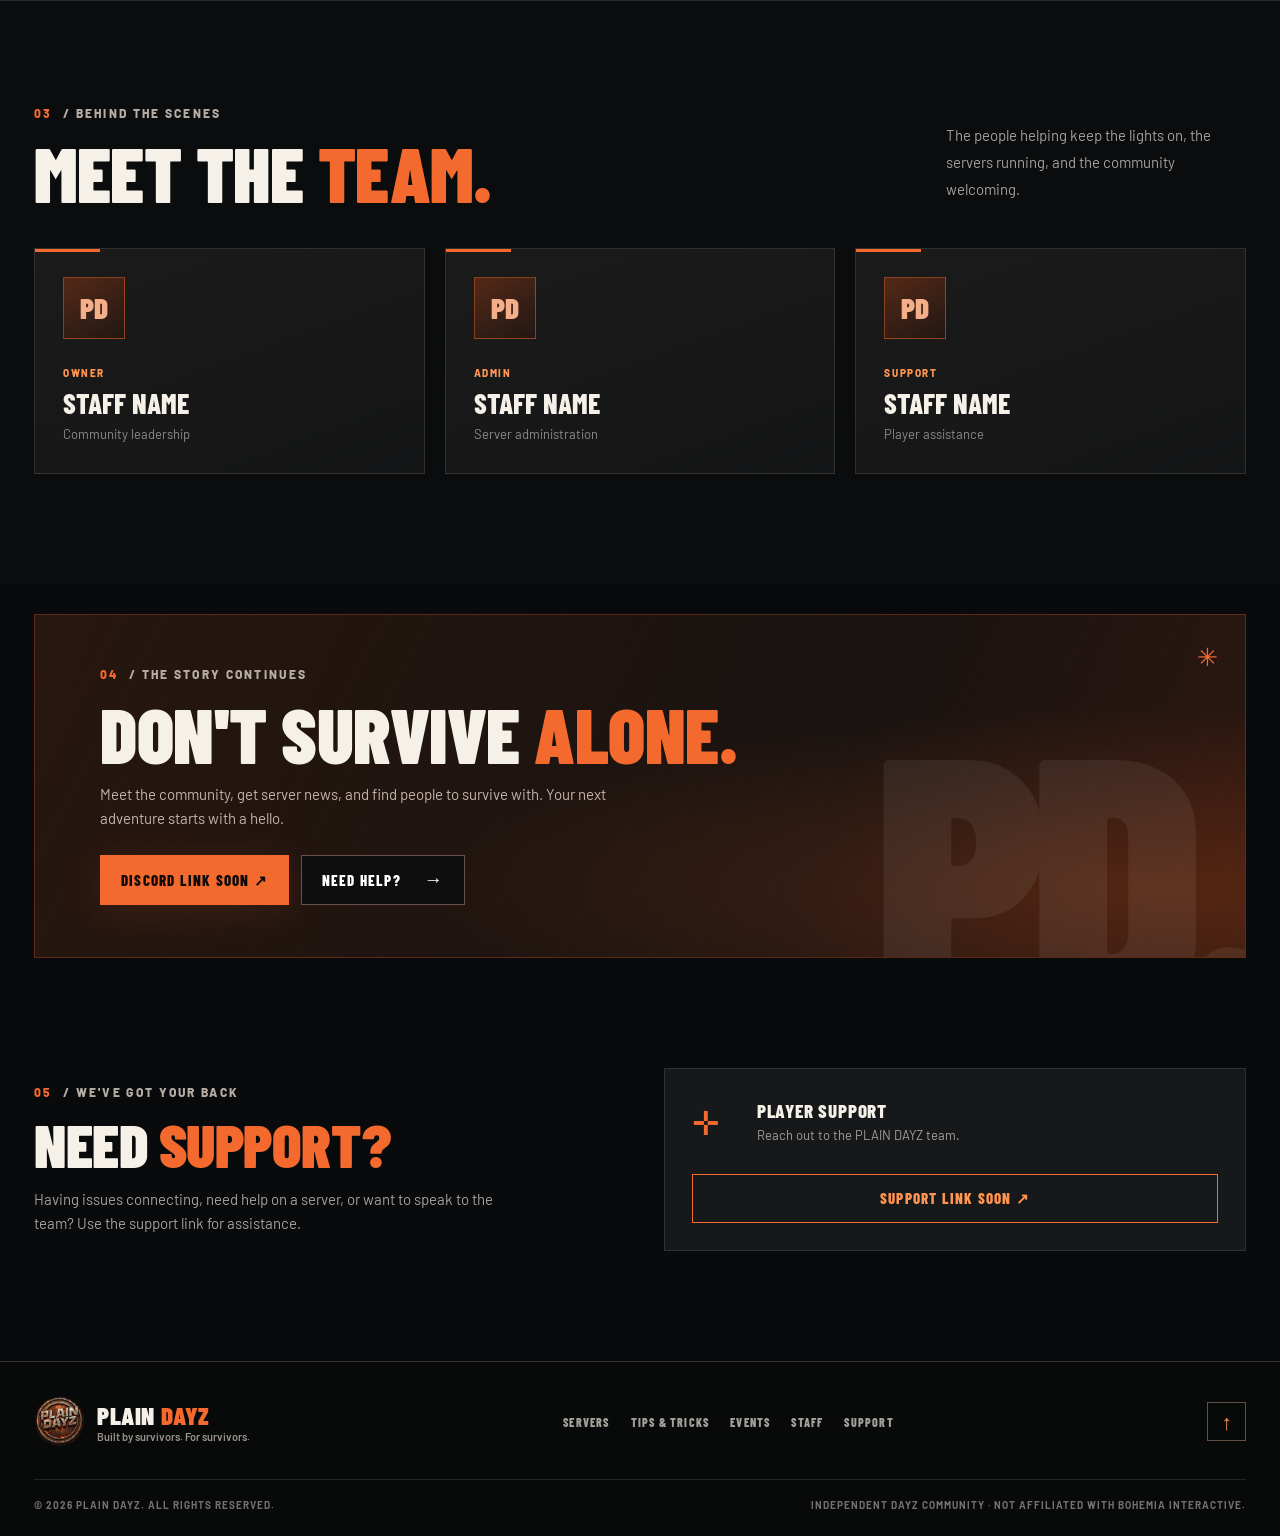
==== commit 124d0f5d: "Add shared field guide navigation to homepage" ====
--- a/index.html
+++ b/index.html
@@ -32,6 +32,7 @@
         </button>
         <nav class="primary-nav" id="primary-nav" aria-label="Main navigation">
           <a href="#servers">SERVERS</a>
+          <a href="guides.html">TIPS &amp; TRICKS</a>
           <a href="#events">EVENTS</a>
           <a href="#staff">STAFF</a>
           <a href="#support">SUPPORT</a>
@@ -80,7 +81,7 @@
             <p>Every world is a new story. Find the experience that fits the way you survive.</p>
           </div>
           <div id="server-list" class="server-grid" aria-live="polite"></div>
-          <div class="section-footnote"><span class="small-cross" aria-hidden="true">✳</span> Click a server card to explore its dedicated Tips & Tricks and Mods pages. Use COPY ADDRESS to connect.</div>
+          <div class="section-footnote"><span class="small-cross" aria-hidden="true">✳</span> Click a server card to see its IP and mod list. For shared crafting and survival help, visit the <a href="guides.html" style="color:#ff9550;text-decoration:underline">Tips &amp; Tricks Field Guide</a>.</div>
         </div>
       </section>
 
@@ -114,7 +115,7 @@
       </section>
     </main>
 
-    <footer class="site-footer"><div class="container footer-top"><div class="footer-brand"><img src="assets/plain-dayz-logo.webp" alt=""><div><strong>PLAIN <span>DAYZ</span></strong><small id="footer-description">Built by survivors. For survivors.</small></div></div><div class="footer-links"><a href="#servers">SERVERS</a><a href="#events">EVENTS</a><a href="#staff">STAFF</a><a href="#support">SUPPORT</a></div><a href="#top" class="back-to-top" aria-label="Back to top">↑</a></div><div class="container footer-bottom"><span>© <span id="year"></span> PLAIN DAYZ. ALL RIGHTS RESERVED.</span><span>INDEPENDENT DAYZ COMMUNITY · NOT AFFILIATED WITH BOHEMIA INTERACTIVE.</span></div></footer>
+    <footer class="site-footer"><div class="container footer-top"><div class="footer-brand"><img src="assets/plain-dayz-logo.webp" alt=""><div><strong>PLAIN <span>DAYZ</span></strong><small id="footer-description">Built by survivors. For survivors.</small></div></div><div class="footer-links"><a href="#servers">SERVERS</a><a href="guides.html">TIPS &amp; TRICKS</a><a href="#events">EVENTS</a><a href="#staff">STAFF</a><a href="#support">SUPPORT</a></div><a href="#top" class="back-to-top" aria-label="Back to top">↑</a></div><div class="container footer-bottom"><span>© <span id="year"></span> PLAIN DAYZ. ALL RIGHTS RESERVED.</span><span>INDEPENDENT DAYZ COMMUNITY · NOT AFFILIATED WITH BOHEMIA INTERACTIVE.</span></div></footer>
   </div>
 </body>
 </html>
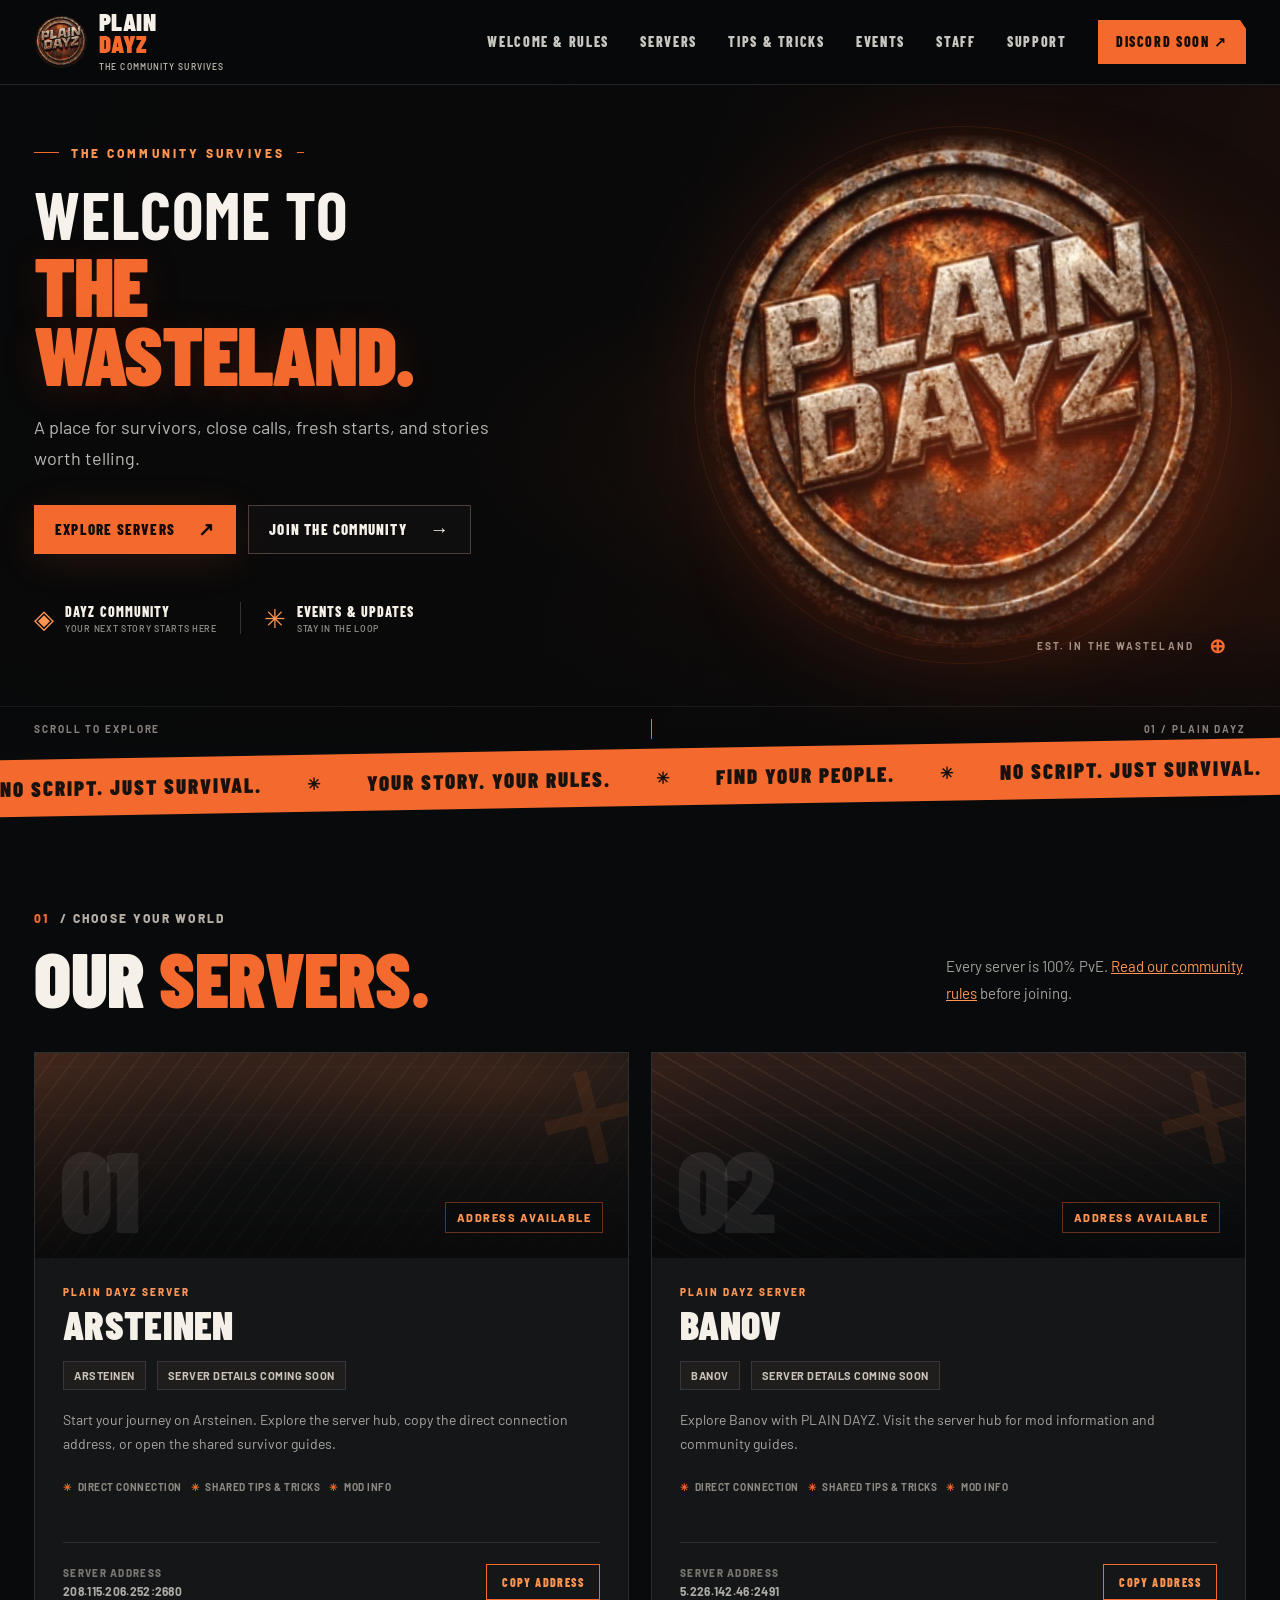
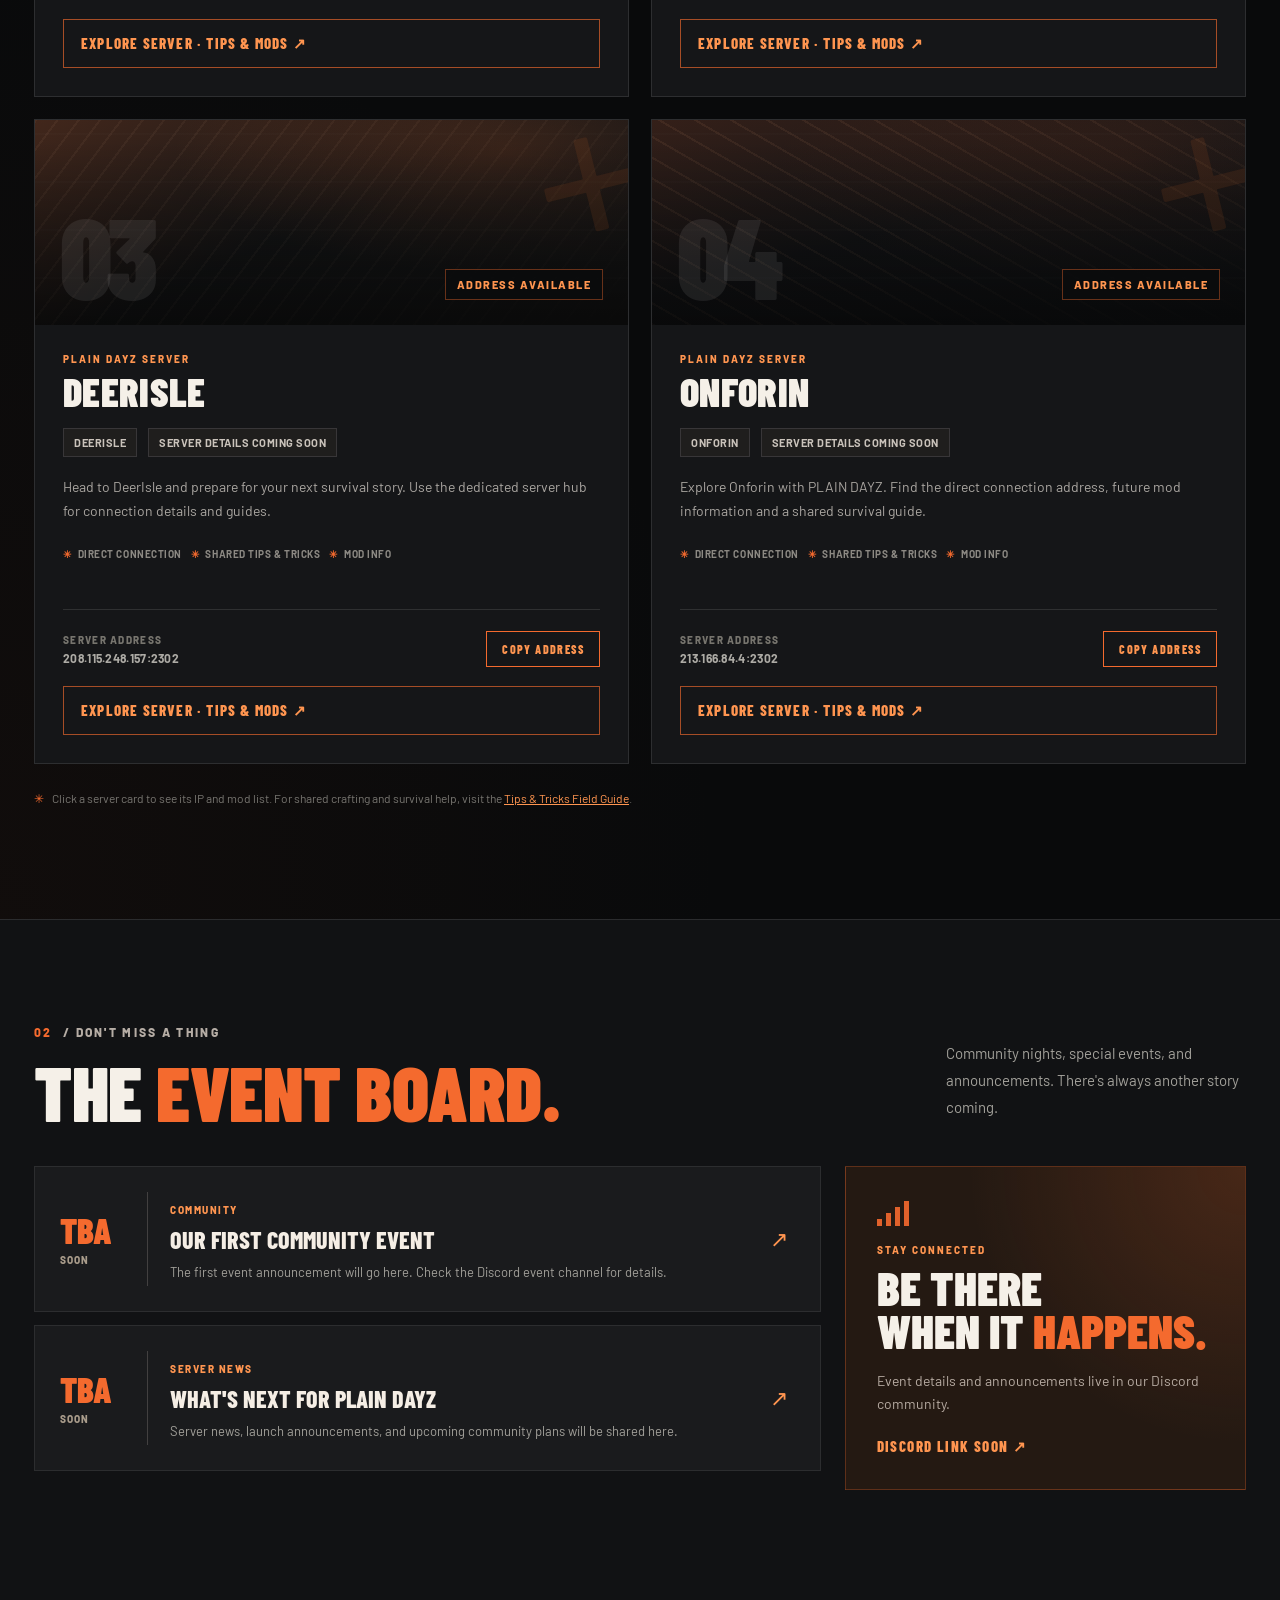
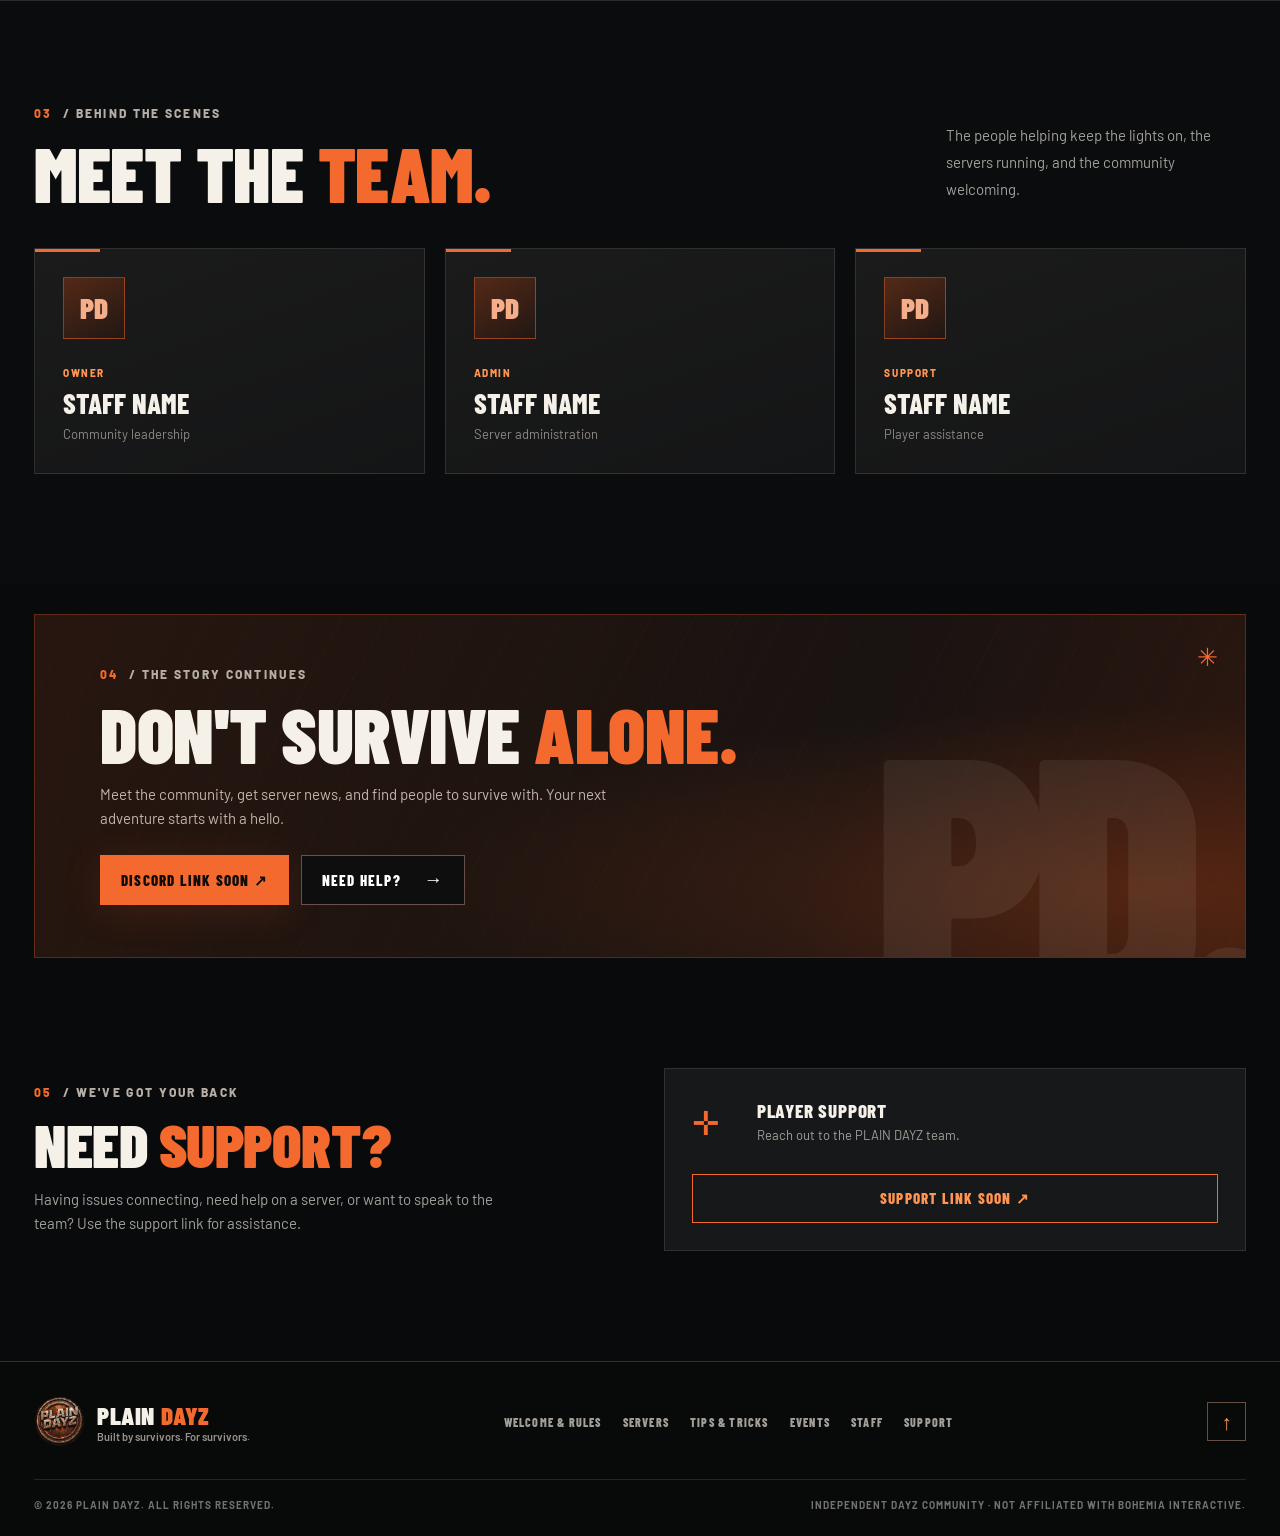
==== commit 2ba1c68f: "Link new PLAIN DAYZ welcome and PvE rules page from homepage" ====
--- a/index.html
+++ b/index.html
@@ -31,6 +31,7 @@
           <span></span><span></span><span></span>
         </button>
         <nav class="primary-nav" id="primary-nav" aria-label="Main navigation">
+          <a href="welcome.html">WELCOME &amp; RULES</a>
           <a href="#servers">SERVERS</a>
           <a href="guides.html">TIPS &amp; TRICKS</a>
           <a href="#events">EVENTS</a>
@@ -78,7 +79,7 @@
         <div class="container">
           <div class="section-top">
             <div><div class="kicker"><span>01</span> / CHOOSE YOUR WORLD</div><h2 id="servers-title">OUR <em>SERVERS</em><span class="period">.</span></h2></div>
-            <p>Every world is a new story. Find the experience that fits the way you survive.</p>
+            <p>Every server is 100% PvE. <a href="welcome.html" style="color:#ff9550;text-decoration:underline">Read our community rules</a> before joining.</p>
           </div>
           <div id="server-list" class="server-grid" aria-live="polite"></div>
           <div class="section-footnote"><span class="small-cross" aria-hidden="true">✳</span> Click a server card to see its IP and mod list. For shared crafting and survival help, visit the <a href="guides.html" style="color:#ff9550;text-decoration:underline">Tips &amp; Tricks Field Guide</a>.</div>
@@ -115,7 +116,7 @@
       </section>
     </main>
 
-    <footer class="site-footer"><div class="container footer-top"><div class="footer-brand"><img src="assets/plain-dayz-logo.webp" alt=""><div><strong>PLAIN <span>DAYZ</span></strong><small id="footer-description">Built by survivors. For survivors.</small></div></div><div class="footer-links"><a href="#servers">SERVERS</a><a href="guides.html">TIPS &amp; TRICKS</a><a href="#events">EVENTS</a><a href="#staff">STAFF</a><a href="#support">SUPPORT</a></div><a href="#top" class="back-to-top" aria-label="Back to top">↑</a></div><div class="container footer-bottom"><span>© <span id="year"></span> PLAIN DAYZ. ALL RIGHTS RESERVED.</span><span>INDEPENDENT DAYZ COMMUNITY · NOT AFFILIATED WITH BOHEMIA INTERACTIVE.</span></div></footer>
+    <footer class="site-footer"><div class="container footer-top"><div class="footer-brand"><img src="assets/plain-dayz-logo.webp" alt=""><div><strong>PLAIN <span>DAYZ</span></strong><small id="footer-description">Built by survivors. For survivors.</small></div></div><div class="footer-links"><a href="welcome.html">WELCOME &amp; RULES</a><a href="#servers">SERVERS</a><a href="guides.html">TIPS &amp; TRICKS</a><a href="#events">EVENTS</a><a href="#staff">STAFF</a><a href="#support">SUPPORT</a></div><a href="#top" class="back-to-top" aria-label="Back to top">↑</a></div><div class="container footer-bottom"><span>© <span id="year"></span> PLAIN DAYZ. ALL RIGHTS RESERVED.</span><span>INDEPENDENT DAYZ COMMUNITY · NOT AFFILIATED WITH BOHEMIA INTERACTIVE.</span></div></footer>
   </div>
 </body>
 </html>
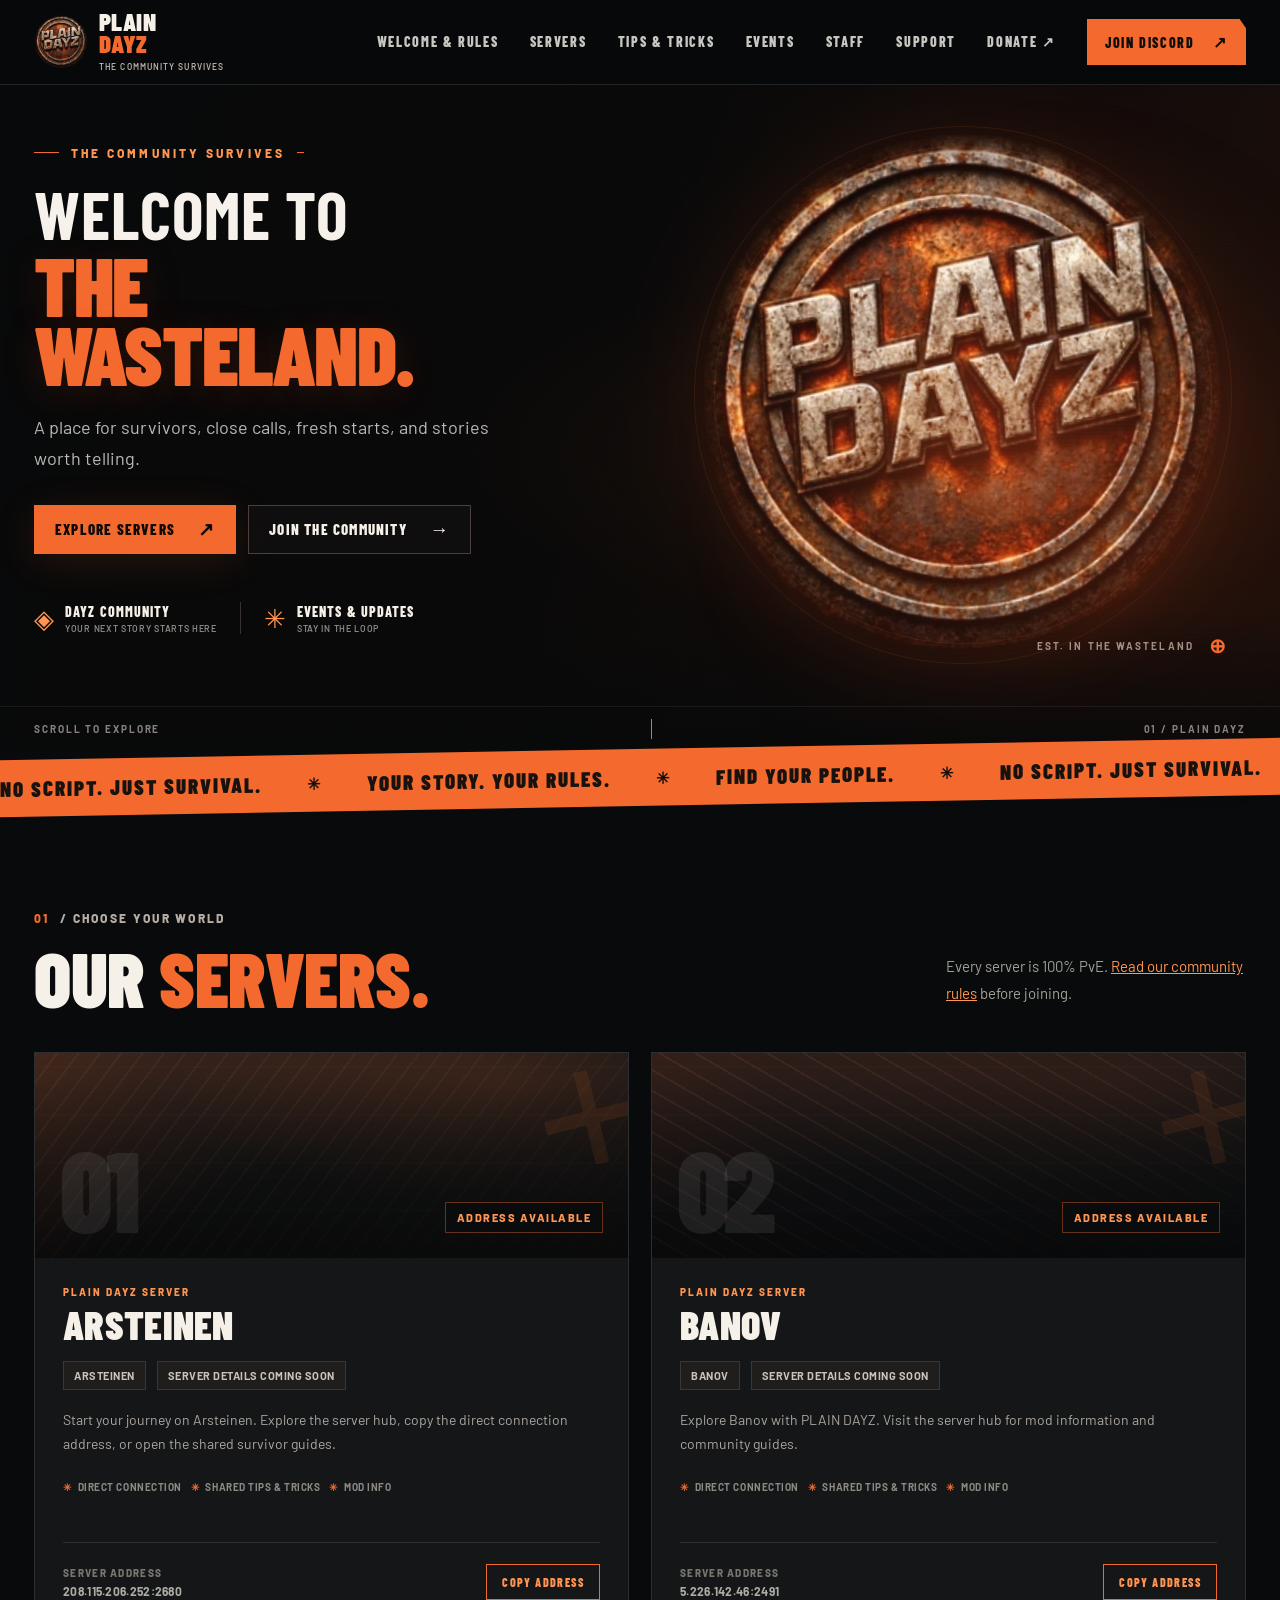
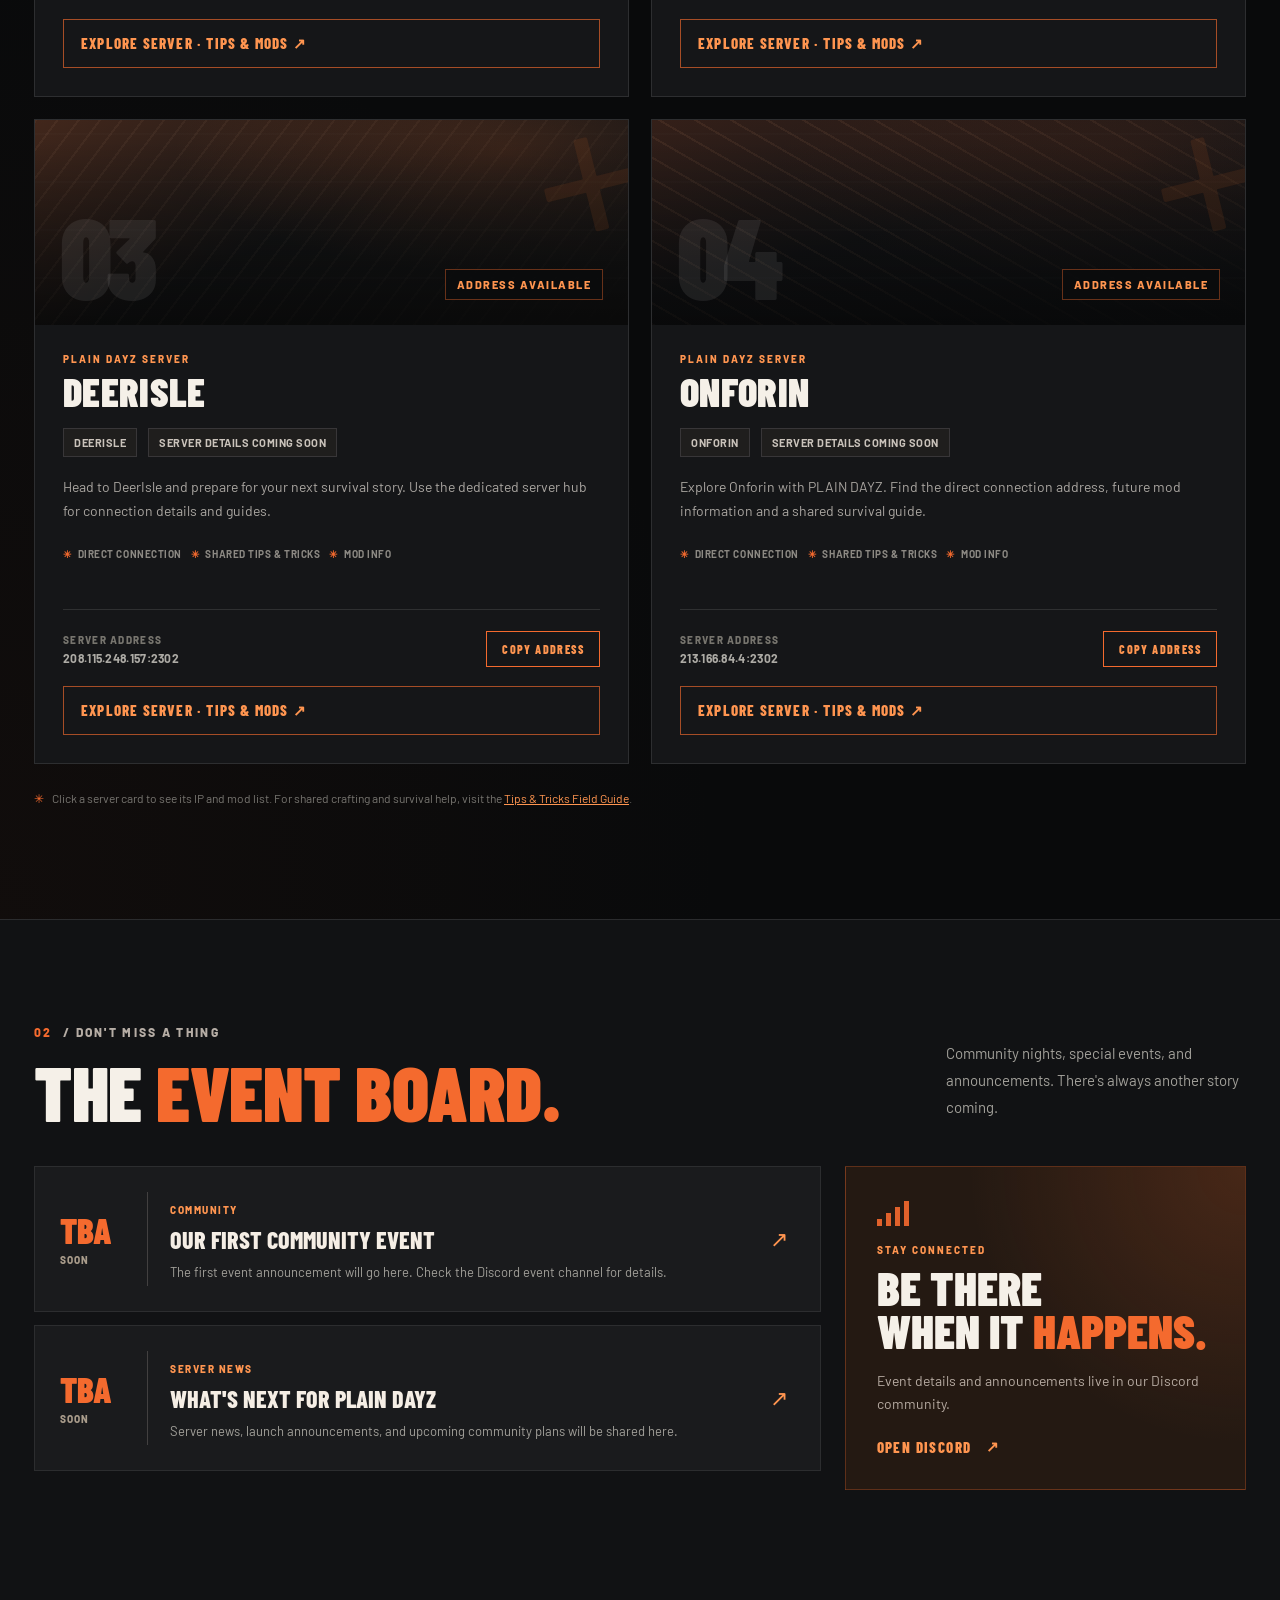
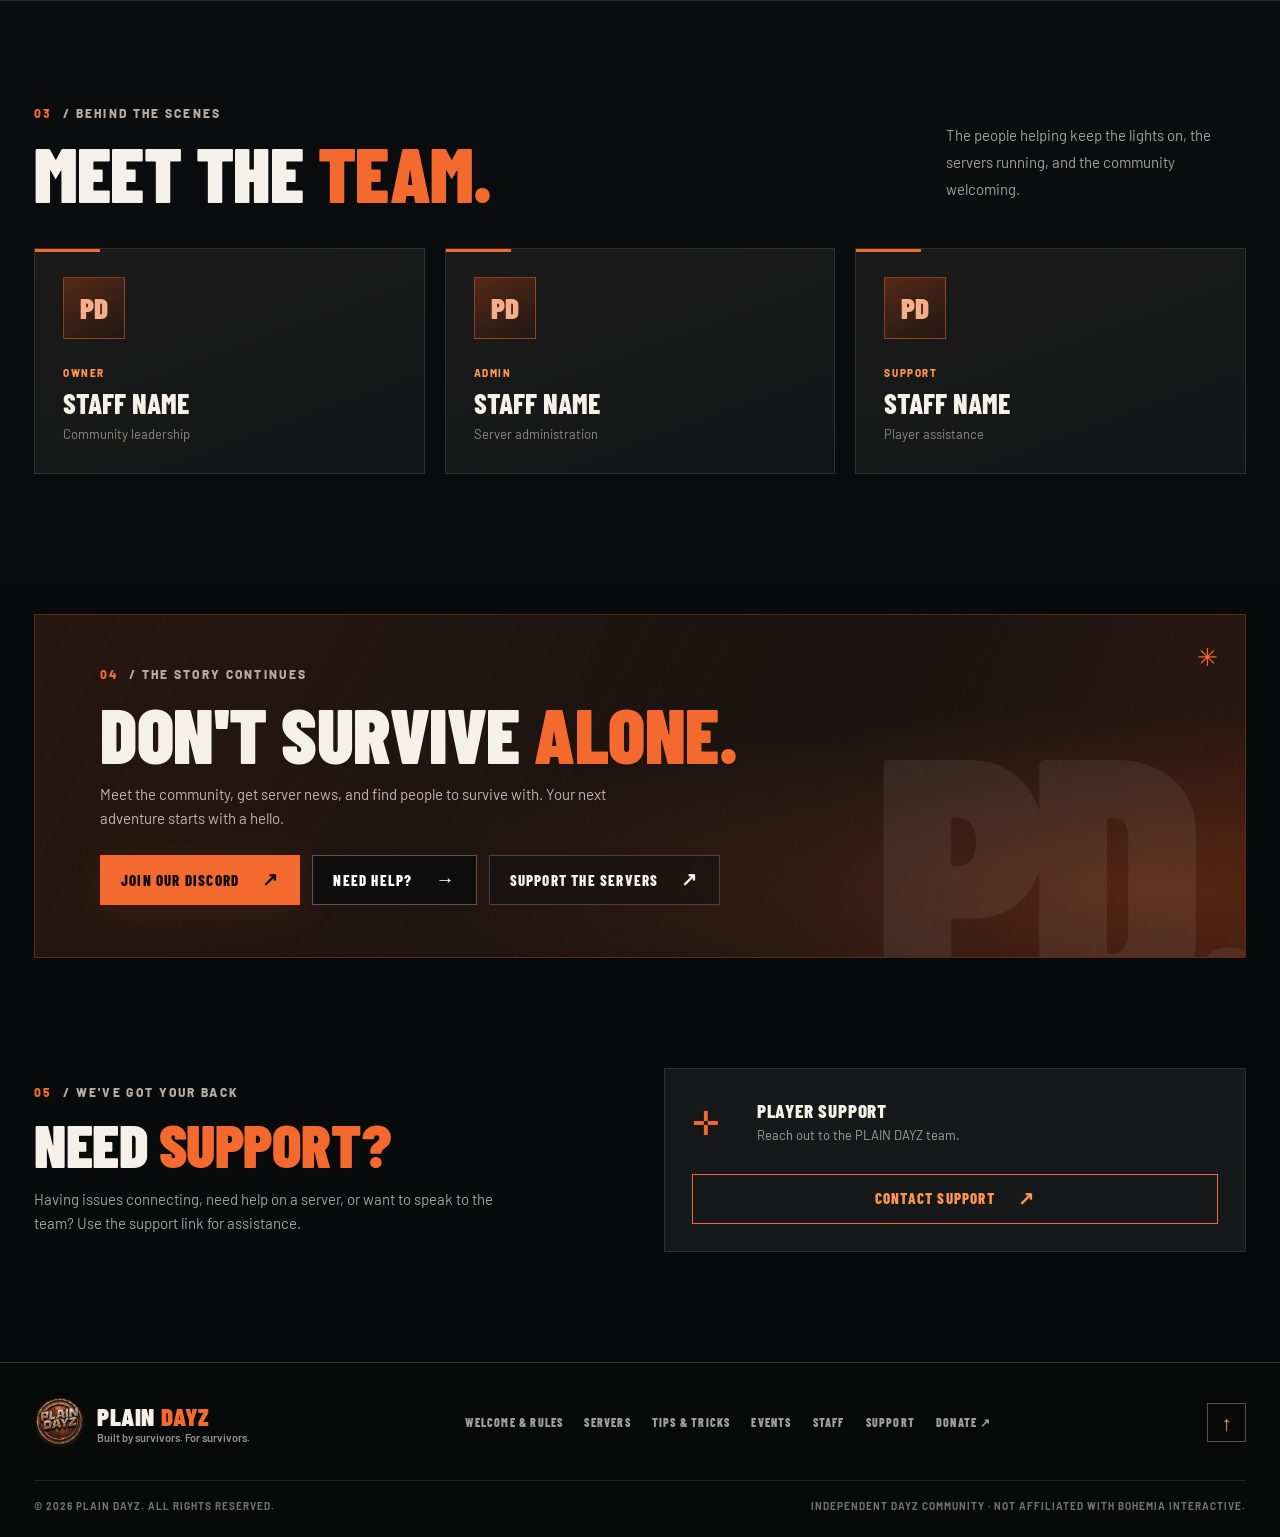
==== commit a9fc55df: "Add donation action in homepage navigation, community and footer" ====
--- a/index.html
+++ b/index.html
@@ -37,6 +37,7 @@
           <a href="#events">EVENTS</a>
           <a href="#staff">STAFF</a>
           <a href="#support">SUPPORT</a>
+          <a id="nav-donate" class="nav-donate" href="https://paypal.me/TrIM81">DONATE ↗</a>
           <a id="nav-discord" class="nav-discord" href="#community">JOIN DISCORD <span aria-hidden="true">↗</span></a>
         </nav>
       </div>
@@ -107,7 +108,7 @@
 
       <section class="section community-section" id="community" aria-labelledby="community-title">
         <div class="container">
-          <div class="community-panel"><div class="community-sigil" aria-hidden="true">✳</div><div class="community-copy"><div class="kicker"><span>04</span> / THE STORY CONTINUES</div><h2 id="community-title">DON'T SURVIVE <em>ALONE.</em></h2><p>Meet the community, get server news, and find people to survive with. Your next adventure starts with a hello.</p><div class="community-buttons"><a id="community-discord" class="btn btn-primary" href="#support">JOIN OUR DISCORD <span>↗</span></a><a class="btn btn-dark" href="#support">NEED HELP? <span>→</span></a></div></div><div class="community-watermark" aria-hidden="true">PD.</div></div>
+          <div class="community-panel"><div class="community-sigil" aria-hidden="true">✳</div><div class="community-copy"><div class="kicker"><span>04</span> / THE STORY CONTINUES</div><h2 id="community-title">DON'T SURVIVE <em>ALONE.</em></h2><p>Meet the community, get server news, and find people to survive with. Your next adventure starts with a hello.</p><div class="community-buttons"><a id="community-discord" class="btn btn-primary" href="#support">JOIN OUR DISCORD <span>↗</span></a><a class="btn btn-dark" href="#support">NEED HELP? <span>→</span></a><a id="community-donate" class="btn btn-ghost" href="https://paypal.me/TrIM81">SUPPORT THE SERVERS <span>↗</span></a></div></div><div class="community-watermark" aria-hidden="true">PD.</div></div>
         </div>
       </section>
 
@@ -116,7 +117,7 @@
       </section>
     </main>
 
-    <footer class="site-footer"><div class="container footer-top"><div class="footer-brand"><img src="assets/plain-dayz-logo.webp" alt=""><div><strong>PLAIN <span>DAYZ</span></strong><small id="footer-description">Built by survivors. For survivors.</small></div></div><div class="footer-links"><a href="welcome.html">WELCOME &amp; RULES</a><a href="#servers">SERVERS</a><a href="guides.html">TIPS &amp; TRICKS</a><a href="#events">EVENTS</a><a href="#staff">STAFF</a><a href="#support">SUPPORT</a></div><a href="#top" class="back-to-top" aria-label="Back to top">↑</a></div><div class="container footer-bottom"><span>© <span id="year"></span> PLAIN DAYZ. ALL RIGHTS RESERVED.</span><span>INDEPENDENT DAYZ COMMUNITY · NOT AFFILIATED WITH BOHEMIA INTERACTIVE.</span></div></footer>
+    <footer class="site-footer"><div class="container footer-top"><div class="footer-brand"><img src="assets/plain-dayz-logo.webp" alt=""><div><strong>PLAIN <span>DAYZ</span></strong><small id="footer-description">Built by survivors. For survivors.</small></div></div><div class="footer-links"><a href="welcome.html">WELCOME &amp; RULES</a><a href="#servers">SERVERS</a><a href="guides.html">TIPS &amp; TRICKS</a><a href="#events">EVENTS</a><a href="#staff">STAFF</a><a href="#support">SUPPORT</a><a id="footer-donate" href="https://paypal.me/TrIM81">DONATE ↗</a></div><a href="#top" class="back-to-top" aria-label="Back to top">↑</a></div><div class="container footer-bottom"><span>© <span id="year"></span> PLAIN DAYZ. ALL RIGHTS RESERVED.</span><span>INDEPENDENT DAYZ COMMUNITY · NOT AFFILIATED WITH BOHEMIA INTERACTIVE.</span></div></footer>
   </div>
 </body>
 </html>
